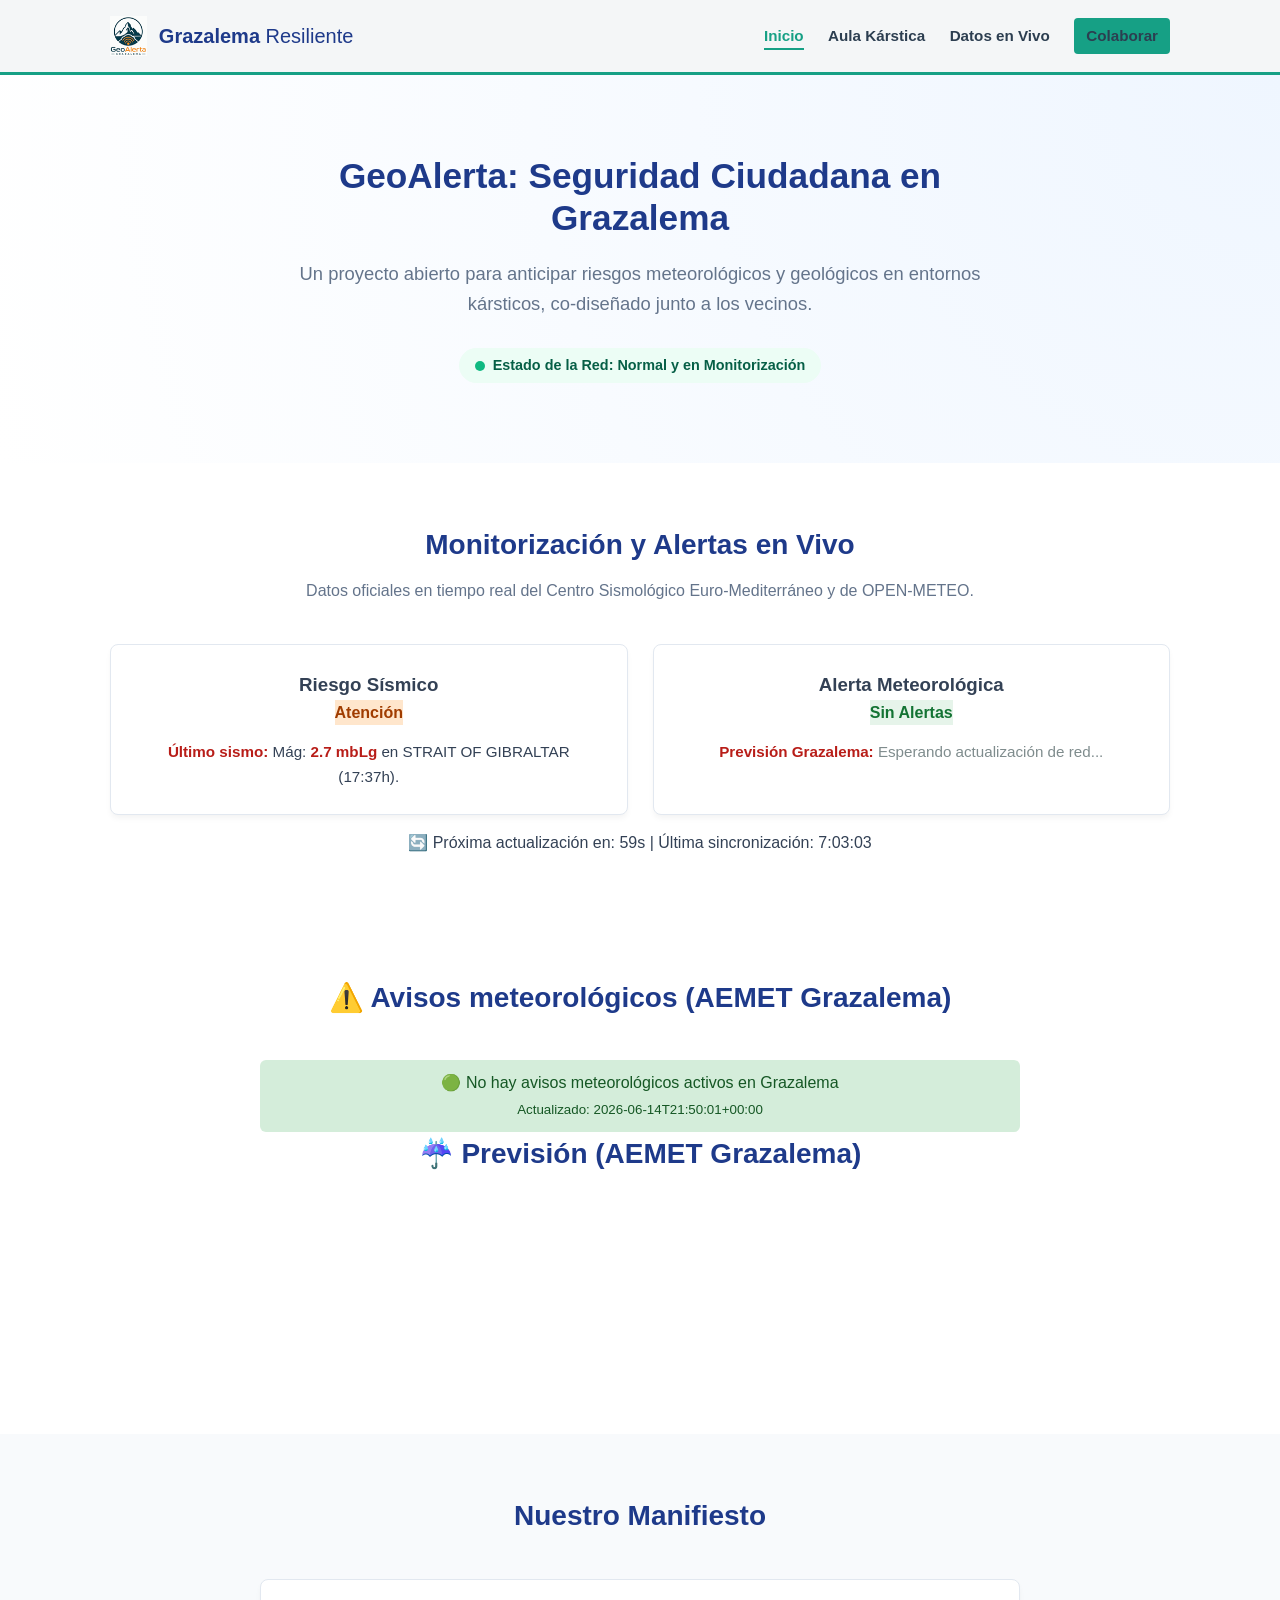
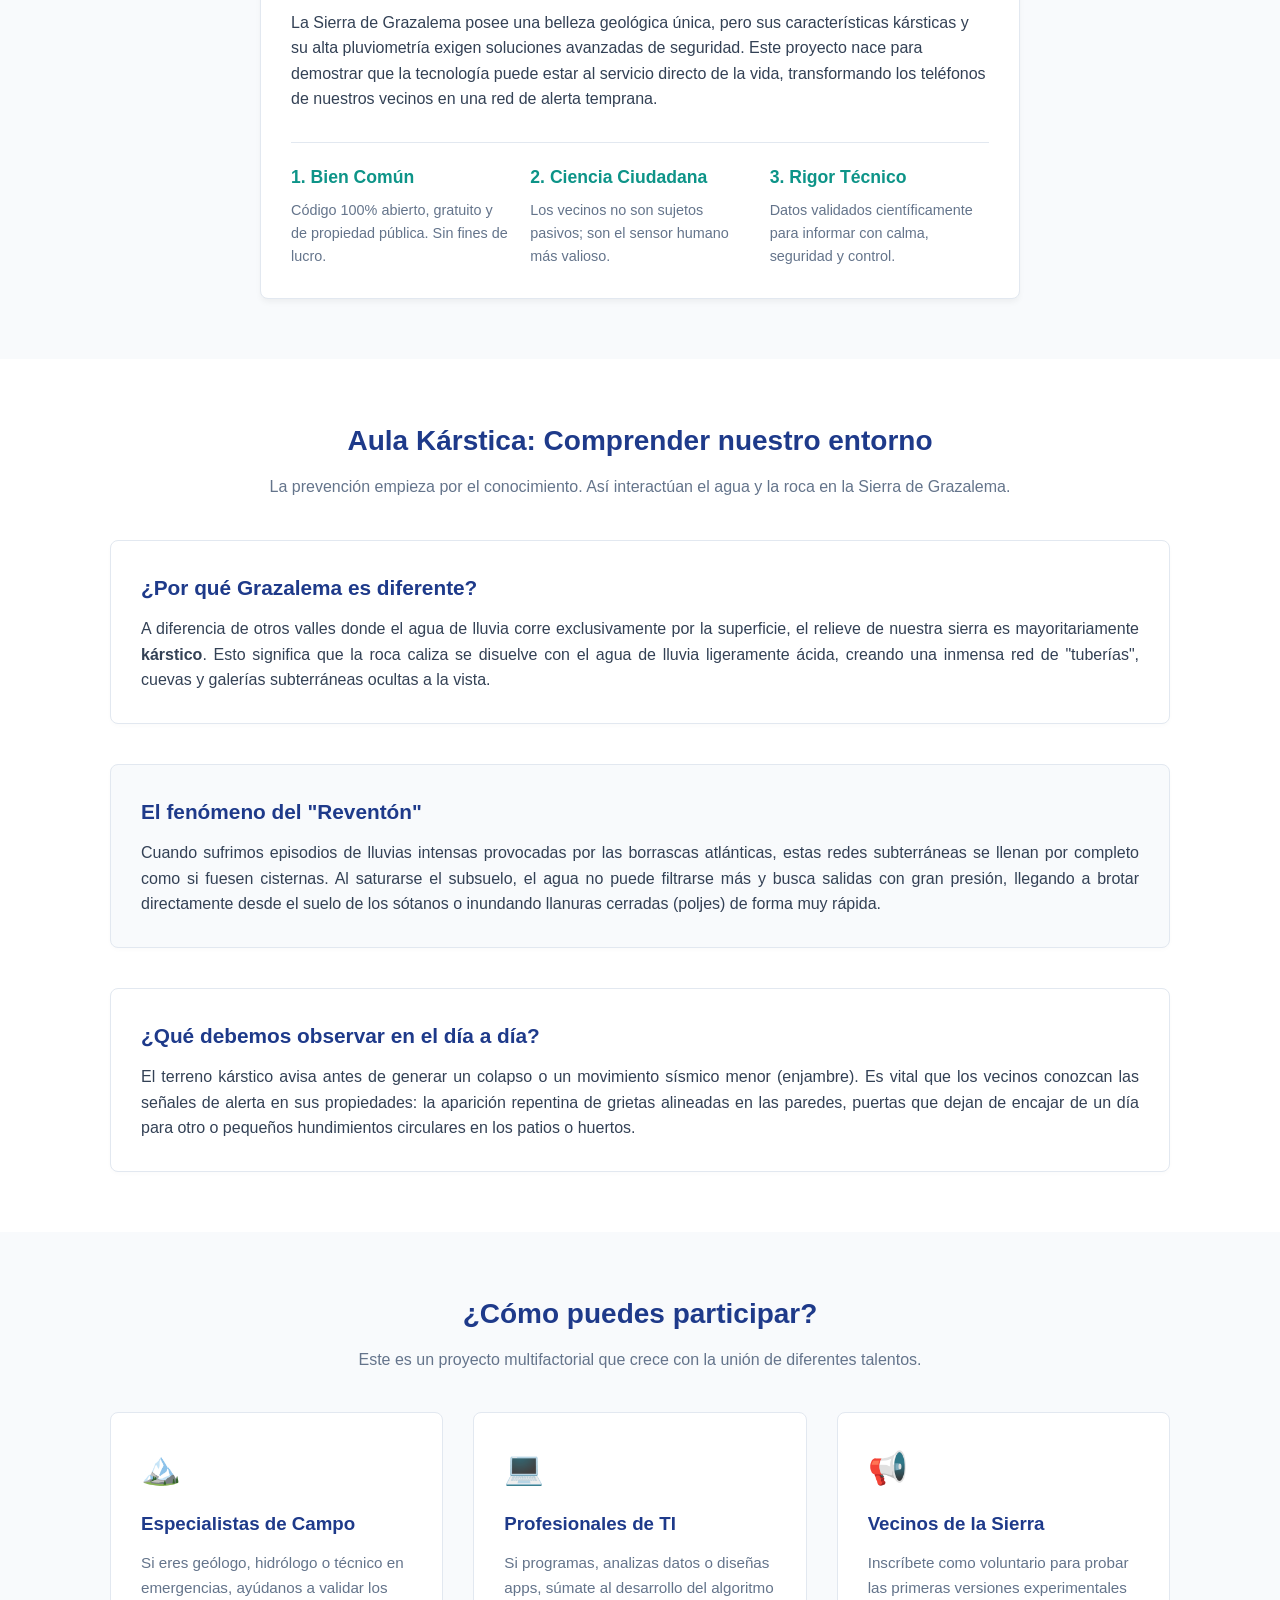
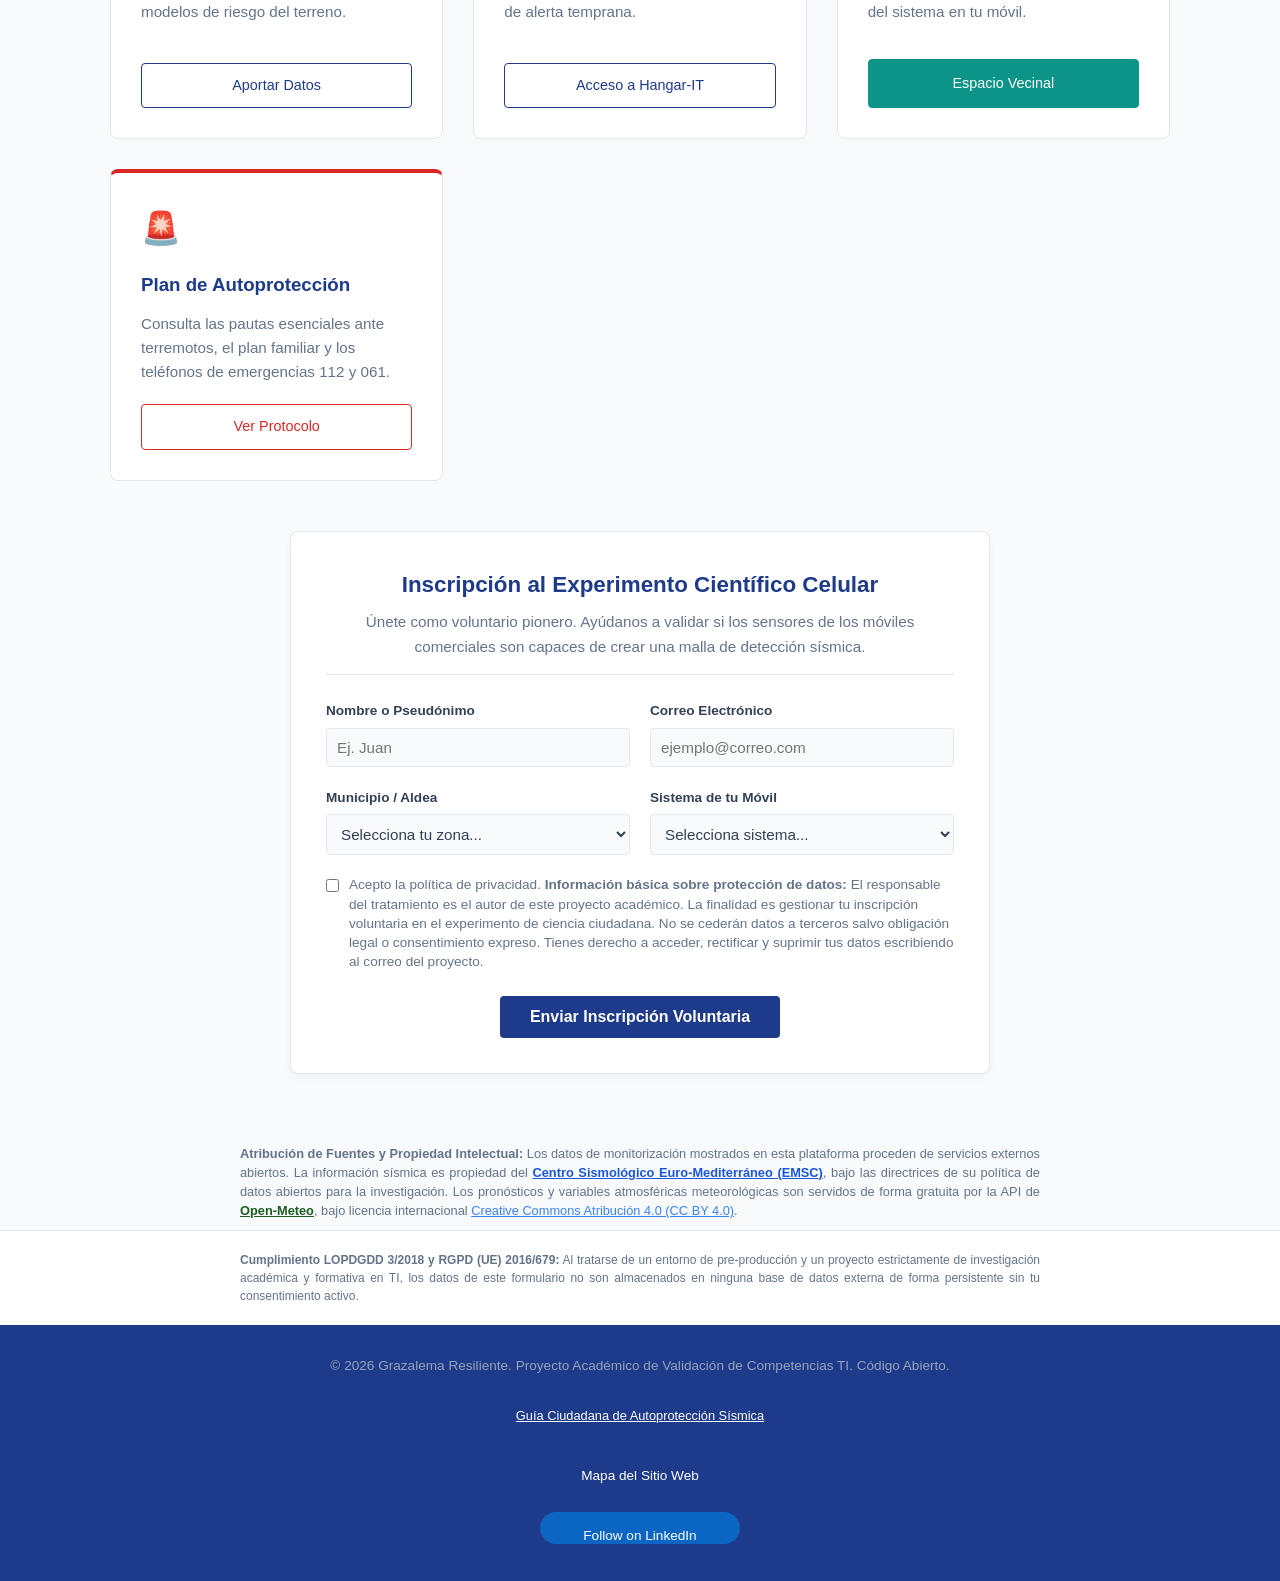
==== index.html @ eac54d74 "Update index.html add descripción meta" ====
<!DOCTYPE html>
<html lang="es">
<head>
    <meta charset="UTF-8">
    <meta name="viewport" content="width=device-width, initial-scale=1.0">
    <title>Grazalema Resiliente - Plataforma de Ciencia Ciudadana</title>
	<meta name="description" content="GeoAlerta - Plataforma de ciencia colaborativa ciudadana para el seguimiento sísmico, alertas meteorológicas y riesgos kársticos en la Sierra de Grazalema.">
    <link rel="stylesheet" href="estilos.css">
</head>
<body>

    <header class="main-header">
        <div class="container header-flex">
            <!-- Bloque de marca único y depurado -->
            <div class="logo-geoalerta">
                <img src="logo-geoalerta.webp" alt="Logo GeoAlerta" class="brand-image" width="70" height="70">
                <span><strong>Grazalema</strong> Resiliente</span>
            </div>
            <nav class="main-nav">
                <a href="#inicio" class="active">Inicio</a>
                <a href="#aula">Aula Kárstica</a>
                <a href="#datos">Datos en Vivo</a>
                <a href="#colabora" class="btn-nav">Colaborar</a>
            </nav>
        </div>
    </header>


<main id="content" role="main">
    <!-- 2. HÉROE PRINCIPAL: TRANSMITE CONTROL Y PROPÓSITO -->
    <section id="inicio" class="hero-section">
        <div class="container container-narrow text-center">
            <h1>GeoAlerta: Seguridad Ciudadana en Grazalema</h1>
            <p class="subtitle">Un proyecto abierto para anticipar riesgos meteorológicos y geológicos en entornos kársticos, co-diseñado junto a los vecinos.</p>
            <div class="status-pill">
                <span class="status-dot green"></span> Estado de la Red: Normal y en Monitorización
            </div>
        </div>
    </section>

     <!-- 3. SECCIÓN DE DATOS EN TIEMPO REAL (Doble Conexión API: EMSC + OPEN-METEO) -->
 <section id="datos" class="content-section">
 <div class="container">
 <h2 class="section-title">Monitorización y Alertas en Vivo</h2>
 <p class="section-subtitle text-center">Datos oficiales en tiempo real del Centro Sismológico Euro-Mediterráneo y de OPEN-METEO.</p>
 
 <div class="panel-monitoreo">
 <!-- Indicador 1: Sismicidad -->
 <div class="indicador-tarjeta">
 <h3>Riesgo Sísmico</h3>
 <div id="semaforo-sismico" class="status-badge alert-verde">Estable</div>
 <p class="info-dinamica"><strong>Último sismo:</strong> <span id="sismo-info">Conectando con EMSC...</span></p>
 </div>

 <!-- Indicador 2: Meteorología Predictiva (Nuevo) -->
 <div class="indicador-tarjeta">
 <h3>Alerta Meteorológica</h3>
 <div id="semaforo-meteo" class="status-badge alert-verde">Sin Alertas</div>
 <p class="info-dinamica"><strong>Previsión Grazalema:</strong> <span id="meteo-info">Conectando con OPEN-METEO...</span></p>
 </div>
 </div>
 
 <div class="sync-banner">
 <p class="nota-datos">🔄 Próxima actualización en: <span id="contador-regresivo">60</span>s | Última sincronización: <span id="hora-sync">--:--:--</span></p>
 </div>
 </div>
 </section>
 
    <!-- SECCIÓN DE AVISOS METEOROLÓGICOS (ESTRUCTURA RESTAURADA) -->
<section id="alertas" class="content-section">
    <div class="container container-narrow">
        
        <!-- Al usar la clase section-title recuperas la tipografía institucional y su tamaño original -->
        <h2 class="section-title">⚠️ Avisos meteorológicos (AEMET Grazalema)</h2>
        
        <!-- El contenedor limpio donde el JavaScript inyectará el cuadro verde o rojo -->
        <div id="contenedor-alertas" class="text-center" style="margin-top: 20px;">
            Cargando alertas...
         </div>
    <div class="container container-narrow">
    <h2 class="section-title"> ☔ Previsión (AEMET Grazalema)</h2>
    	<div id="container" class="text-center" style="margin-top: 20px;">
		<iframe name="iframe_aemet_id33044" width="100%" height="100%" tabindex="0" id="iframe_aemet_id33044" title="Predicción meteorológica de la AEMET para Grazalema" src="https://www.aemet.es/es/eltiempo/prediccion/municipios/mostrarwidget/grazalema-id11019?w=g3p011100011ohmffffffx4f86d9t95b6e9r0s7n2" frameborder="0" scrolling="yes"></iframe>
      	</div>      
     </div>
</section>

    <!-- 4. EL MANIFIESTO: EL CORAZÓN EMOCIONAL -->
    <section class="content-section bg-light">
        <div class="container container-narrow">
            <h2 class="section-title">Nuestro Manifiesto</h2>
            <div class="manifiesto-card">
                <p>La Sierra de Grazalema posee una belleza geológica única, pero sus características kársticas y su alta pluviometría exigen soluciones avanzadas de seguridad. Este proyecto nace para demostrar que la tecnología puede estar al servicio directo de la vida, transformando los teléfonos de nuestros vecinos en una red de alerta temprana.</p>
                
                <div class="pilares-grid">
                    <div class="pilar">
                        <h3>1. Bien Común</h3>
                        <p>Código 100% abierto, gratuito y de propiedad pública. Sin fines de lucro.</p>
                    </div>
                    <div class="pilar">
                        <h3>2. Ciencia Ciudadana</h3>
                        <p>Los vecinos no son sujetos pasivos; son el sensor humano más valioso.</p>
                    </div>
                    <div class="pilar">
                        <h3>3. Rigor Técnico</h3>
                        <p>Datos validados científicamente para informar con calma, seguridad y control.</p>
                    </div>
                </div>
            </div>
        </div>
    </section>

    <!-- 5. SECCIÓN: AULA KÁRSTICA -->
    <section id="aula" class="content-section">
        <div class="container">
            <h2 class="section-title">Aula Kárstica: Comprender nuestro entorno</h2>
            <p class="section-subtitle text-center">La prevención empieza por el conocimiento. Así interactúan el agua y la roca en la Sierra de Grazalema.</p>
            
            <div class="aula-container">
                <div class="aula-bloque">
                    <div class="aula-texto">
                        <h3>¿Por qué Grazalema es diferente?</h3>
                        <p>A diferencia de otros valles donde el agua de lluvia corre exclusivamente por la superficie, el relieve de nuestra sierra es mayoritariamente <strong>kárstico</strong>. Esto significa que la roca caliza se disuelve con el agua de lluvia ligeramente ácida, creando una inmensa red de "tuberías", cuevas y galerías subterráneas ocultas a la vista.</p>
                    </div>
                </div>

                <div class="aula-bloque reverse">
                    <div class="aula-texto">
                        <h3>El fenómeno del "Reventón"</h3>
                        <p>Cuando sufrimos episodios de lluvias intensas provocadas por las borrascas atlánticas, estas redes subterráneas se llenan por completo como si fuesen cisternas. Al saturarse el subsuelo, el agua no puede filtrarse más y busca salidas con gran presión, llegando a brotar directamente desde el suelo de los sótanos o inundando llanuras cerradas (poljes) de forma muy rápida.</p>
                    </div>
                </div>

                <div class="aula-bloque">
                    <div class="aula-texto">
                        <h3>¿Qué debemos observar en el día a día?</h3>
                        <p>El terreno kárstico avisa antes de generar un colapso o un movimiento sísmico menor (enjambre). Es vital que los vecinos conozcan las señales de alerta en sus propiedades: la aparición repentina de grietas alineadas en las paredes, puertas que dejan de encajar de un día para otro o pequeños hundimientos circulares en los patios o huertos.</p>
                    </div>
                </div>
            </div>
        </div>
    </section>

    <!-- 6. LLAMADAS A LA ACCIÓN Y FORMULARIO RGPD -->
    <section id="colabora" class="content-section bg-light">
        <div class="container">
            <h2 class="section-title">¿Cómo puedes participar?</h2>
            <p class="section-subtitle text-center">Este es un proyecto multifactorial que crece con la unión de diferentes talentos.</p>
            
            <div class="cards-grid">
                <div class="action-card">
                    <div class="card-icon">🏔️</div>
                    <h3>Especialistas de Campo</h3>
                    <p>Si eres geólogo, hidrólogo o técnico en emergencias, ayúdanos a validar los modelos de riesgo del terreno.</p>
                    <a href="especialista.html" class="btn-card">Aportar Datos</a>
                </div>

                <div class="action-card">
                    <div class="card-icon">💻</div>
                    <h3>Profesionales de TI</h3>
                    <p>Si programas, analizas datos o diseñas apps, súmate al desarrollo del algoritmo de alerta temprana.</p>
                    <a href="tecnologo.html" class="btn-card">Acceso a Hangar-IT</a>
                </div>

                <div class="action-card">
                    <div class="card-icon">📢</div>
                    <h3>Vecinos de la Sierra</h3>
                    <p>Inscríbete como voluntario para probar las primeras versiones experimentales del sistema en tu móvil.</p>
                    <a href="vecino.html" class="btn-card btn-primary">Espacio Vecinal</a>
                </div>
		
		<div class="action-card" style="border-top: 4px solid #dc2626;">
          	    <div class="card-icon">🚨</div>
          	    <h3>Plan de Autoprotección</h3>
          	    <p>Consulta las pautas esenciales ante terremotos, el plan familiar y los teléfonos de emergencias 112 y 061.</p>
          	    <a href="autoproteccion.html" class="btn-card" style="border-color: #dc2626; color: #dc2626;">Ver Protocolo</a>
        	</div>

            </div>

            <!-- FORMULARIO DE CAPTACIÓN (COMPLETADO Y CERRADO) -->
            <div id="registro-laboratorio" class="form-container" style="margin-top: 50px;">
                <div class="form-header">
                    <h3>Inscripción al Experimento Científico Celular</h3>
                    <p>Únete como voluntario pionero. Ayúdanos a validar si los sensores de los móviles comerciales son capaces de crear una malla de detección sísmica.</p>
                </div>
                
                <form action="#" method="POST" id="form-colaboradores" onsubmit="event.preventDefault(); alert('Simulación académica: Datos registrados correctamente.');">
                    <div class="form-group-row">
                        <div class="form-group">
                            <label for="nombre">Nombre o Pseudónimo</label>
                            <input type="text" id="nombre" name="nombre" placeholder="Ej. Juan" required>
                        </div>
                        <div class="form-group">
                            <label for="email">Correo Electrónico</label>
                            <input type="email" id="email" name="email" placeholder="ejemplo@correo.com" required>
                        </div>
                    </div>

                    <div class="form-group-row">
                        <div class="form-group">
                            <label for="localidad">Municipio / Aldea</label>
                            <select id="localidad" name="localidad" required>
                                <option value="" disabled selected>Selecciona tu zona...</option>
                                <option value="grazalema">Grazalema (Casco Urbano)</option>
                                <option value="benamahoma">Benamahoma</option>
                                <option value="villaluenga">Villaluenga del Rosario</option>
                                <option value="banderillas">Benaocaz</option>
                                <option value="otras">Otras localidades de la Sierra</option>
                            </select>
                        </div>
                        <div class="form-group">
                            <label for="dispositivo">Sistema de tu Móvil</label>
                            <select id="dispositivo" name="dispositivo" required>
                                <option value="" disabled selected>Selecciona sistema...</option>
                                <option value="android">Android (Google)</option>
                                <option value="ios">iOS (Apple iPhone)</option>
                                <option value="otros">Otros / No estoy seguro</option>
                            </select>
                        </div>
                    </div>

                    <!-- CLÁUSULA INFORMATIVA LOPD / RGPD -->
                    <div class="form-group-checkbox">
                        <input type="checkbox" id="privacidad" name="privacidad" required>
                        <label for="privacidad">
                            Acepto la política de privacidad. <strong>Información básica sobre protección de datos:</strong> El responsable del tratamiento es el autor de este proyecto académico. La finalidad es gestionar tu inscripción voluntaria en el experimento de ciencia ciudadana. No se cederán datos a terceros salvo obligación legal o consentimiento expreso. Tienes derecho a acceder, rectificar y suprimir tus datos escribiendo al correo del proyecto.
                        </label>
                    </div>

                    <div class="text-center">
                        <button type="submit" class="btn-submit">Enviar Inscripción Voluntaria</button>
                    </div>
                </form>
            </div>

        </div>
    </section>
 <!-- 6.5. ATRIBUCIÓN DE FUENTES DE DATOS Y CRÉDITOS -->
 <section class="data-credits bg-light">
 <div class="container text-center">
 <p class="legal-text" style="font-size: 0.8rem; color: #64748b; line-height: 1.5; padding: 10px 0;">
  <strong>Atribución de Fuentes y Propiedad Intelectual:</strong> 
  Los datos de monitorización mostrados en esta plataforma proceden de servicios externos abiertos. 
  La información sísmica es propiedad del 
  <a href="https://seismicportal.eu" target="_blank" rel="noopener noreferrer" style="color: #3b82f6; text-decoration: underline;">Centro Sismológico Euro-Mediterráneo (EMSC)</a>, 
  bajo las directrices de su política de datos abiertos para la investigación. 
  Los pronósticos y variables atmosféricas meteorológicas son servidos de forma gratuita por la API de 
  <a href="https://open-meteo.com" target="_blank" rel="noopener noreferrer" style="color: #3b82f6; text-decoration: underline;">Open-Meteo</a>, 
  bajo licencia internacional 
  <a href="https://creativecommons.org" target="_blank" rel="noopener noreferrer" style="color: #3b82f6; text-decoration: underline;">Creative Commons Atribución 4.0 (CC BY 4.0)</a>.
 </p>
 </div>
 </section>

    <!-- 7. TRANSPARENCIA LEGAL -->
    <section class="legal-notice">
        <div class="container text-center">
            <p class="legal-text">
                <strong>Cumplimiento LOPDGDD 3/2018 y RGPD (UE) 2016/679:</strong> Al tratarse de un entorno de pre-producción y un proyecto estrictamente de investigación académica y formativa en TI, los datos de este formulario no son almacenados en ninguna base de datos externa de forma persistente sin tu consentimiento activo.
            </p>
        </div>
    </section>
</main>
    <!-- 8. PIE DE PÁGINA ACADÉMICO -->
     
<footer class="main-footer">
   <div class="container text-center">
     <p>&copy; 2026 Grazalema Resiliente. Proyecto Académico de Validación de Competencias TI. Código Abierto.</p>
    <p style="margin-top: 10px; font-size: 0.8rem;"><a href="autoproteccion.html" style="color: #94a3b8; text-decoration: underline;">Guía Ciudadana de Autoprotección Sísmica</a></p>
    <p><a href="mapa-web.html" style="color: #2e7d32; text-decoration: none; font-size: 0.85rem;">Mapa del Sitio Web</a></p>
	   
      <style>
        .libutton {
          display: flex;
          flex-direction: column;
          justify-content: center;
          padding: 7px;
          text-align: center;
          outline: none;
          text-decoration: none !important;
          color: #ffffff !important;
          width: 200px;
          height: 32px;
          border-radius: 16px;
          background-color: #0A66C2;
          font-family: "SF Pro Text", Helvetica, sans-serif;
        }
      </style>
<a class="libutton" href="https://www.linkedin.com/comm/mynetwork/discovery-see-all?usecase=PEOPLE_FOLLOWS&followMember=luis-miguel-galacho" target="_blank">Follow on LinkedIn</a>
</footer>


    <!-- INYECCIÓN DEL SCRIPT DINÁMICO -->
    <script src="script.js"></script>
    <script src="js/alertas.js"></script>
</body>
</html>
---- estilos.css ----
/* ==========================================================================
   VARIABLES DE DISEÑO SOBRIO Y CONFIGURACIÓN BASE
   ========================================================================== */
html {
    scroll-behavior: smooth;
}
:root {
    --primary-color: #1e3a8a; /* Azul institucional */
    --secondary-color: #0d9488; /* Verde azulado de control */
    --text-color: #334155; /* Gris oscuro suave para lectura */
    --bg-light: #f8fafc; /* Fondo gris claro limpio */
    --success-color: #10b981; /* Verde esmeralda para estados normales */
    --border-color: #e2e8f0;
}

* {
    box-sizing: border-box;
    margin: 0;
    padding: 0;
}

body {
    font-family: -apple-system, BlinkMacSystemFont, "Segoe UI", Roboto, Helvetica, Arial, sans-serif;
    color: var(--text-color);
    line-height: 1.6;
    background-color: #ffffff;
}

/* CONTENEDORES ELÁSTICOS */
.container {
    width: 100%;
    max-width: 1100px;
    margin: 0 auto;
    padding: 0 20px;
}

.container-narrow {
    max-width: 800px;
}

.text-center { text-align: center; }
.bg-light { background-color: var(--bg-light); }

/* ==========================================================================
   CABECERA INTEGRADA Y DEPURADA (GEOALERTA)
   ========================================================================== */
header, .main-header {
    background-color: #f4f6f7 !important; /* Gris claro sutil que unifica con Análisis */
    border-bottom: 3px solid #16a085 !important; /* Línea verde turquesa inferior */
    padding: 1rem 0 !important;
}

.header-flex {
    display: flex;
    justify-content: space-between;
    align-items: center;
}

/* Caja contenedora para el logotipo y las letras */
.logo-geoalerta {
    display: flex;
    align-items: center;
    gap: 12px;
    font-size: 1.25rem;
    color: var(--primary-color);
}

/* Ajuste proporcional de la imagen redonda */
.brand-image {
    height: 40px;
    width: auto;
    object-fit: contain;
}

.main-nav a {
    color: #2c3e50 !important; /* Gris oscuro ultra legible */
    text-decoration: none;
    margin-left: 20px;
    font-size: 0.95rem;
    font-weight: 600;
}

.main-nav a.active, .main-nav a:hover {
    color: #16a085 !important; /* Verde turquesa corporativo */
    border-bottom: 2px solid #16a085;
    padding-bottom: 4px;
}
/* 2. Oscurece el rojo de la magnitud sísmica (cambia el #e74c3c por este granate) */
.indicador-tarjeta strong, [style*="color:#e74c3c"] {
    color: #b81d18 !important; 
}

/* 3. Oscurece el azul del enlace de Creative Commons del footer */
.main-footer a[href*="creativecommons"] {
    color: #1a56db !important; /* Un azul marino con contraste excelente */
    text-decoration: underline !important;
}

/* ==========================================================================
   ESTILO BASE DEL BOTÓN COLABORAR 
   ========================================================================== */
.btn-nav {
    background: #16a085 !important;
    color: #ffffff !important; /* Texto blanco nativo al cargar */
    padding: 6px 12px;
    border-radius: 4px;
    text-decoration: none;
    font-weight: 600;
    display: inline-block;
}

/* REGLA DEFINITIVA: Mantiene las letras blancas al pasar el ratón */
.main-nav a.btn-nav:hover, 
.btn-nav:hover {
    color: #ffffff !important;        /* Fuerza el texto a seguir siendo blanco puro */
    background-color: #117a65 !important; /* Oscurece un poco el fondo verde como feedback */
    text-decoration: none !important;
}


/* ==========================================================================
   SECCIÓN HÉROE PRINCIPAL
   ========================================================================== */
.hero-section {
    padding: 80px 0;
    background: radial-gradient(circle at top right, #eff6ff 0%, #ffffff 100%);
}

h1 {
    font-size: 2.2rem;
    color: var(--primary-color);
    margin-bottom: 20px;
    line-height: 1.2;
}

.subtitle {
    font-size: 1.15rem;
    color: #64748b;
    margin-bottom: 30px;
}

/* PÍLDORA DE ESTADO */
.status-pill {
    display: inline-flex;
    align-items: center;
    background: #ecfdf5;
    color: #065f46;
    padding: 6px 16px;
    border-radius: 20px;
    font-size: 0.9rem;
    font-weight: 600;
}

.status-dot {
    width: 10px;
    height: 10px;
    background-color: var(--success-color);
    border-radius: 50%;
    margin-right: 8px;
}
/* ==========================================================================
   SECCIONES GENERALES Y MANIFIESTO
   ========================================================================== */
.content-section {
    padding: 60px 0;
}

.section-title {
    font-size: 1.75rem;
    color: var(--primary-color);
    text-align: center;
    margin-bottom: 40px;
}

.section-subtitle {
    color: #64748b;
    margin-top: -30px;
    margin-bottom: 40px;
}

.manifiesto-card {
    background: #ffffff;
    border: 1px solid var(--border-color);
    padding: 30px;
    border-radius: 8px;
    box-shadow: 0 4px 6px -1px rgba(0, 0, 0, 0.05);
}

.pilares-grid {
    display: grid;
    grid-template-columns: repeat(auto-fit, minmax(200px, 1fr));
    gap: 20px;
    margin-top: 30px;
    border-top: 1px solid var(--border-color);
    padding-top: 20px;
}

.pilar h3 {
    color: var(--secondary-color);
    font-size: 1.1rem;
    margin-bottom: 8px;
}

.pilar p {
    font-size: 0.9rem;
    color: #64748b;
}

/* ==========================================================================
   TARJETAS DE ACCIÓN TRICOLUMNA
   ========================================================================== */
.cards-grid {
    display: grid;
    grid-template-columns: repeat(auto-fit, minmax(280px, 1fr));
    gap: 30px;
}

.action-card {
    background: #ffffff;
    border: 1px solid var(--border-color);
    padding: 30px;
    border-radius: 8px;
    display: flex;
    flex-direction: column;
}

.card-icon {
    font-size: 2rem;
    margin-bottom: 15px;
}

.action-card h3 {
    color: var(--primary-color);
    margin-bottom: 12px;
}

.action-card p {
    font-size: 0.95rem;
    color: #64748b;
    margin-bottom: 20px;
    flex-grow: 1;
}

.btn-card {
    display: inline-block;
    text-align: center;
    padding: 10px;
    border: 1px solid var(--primary-color);
    color: var(--primary-color);
    text-decoration: none;
    border-radius: 4px;
    font-weight: 500;
    font-size: 0.9rem;
    transition: background 0.2s;
}

.btn-card:hover {
    background: #f1f5f9;
}

.btn-primary {
    background: var(--secondary-color);
    border-color: var(--secondary-color);
    color: #ffffff;
}

.btn-primary:hover {
    background: #0b7a70;
    color: #ffffff;
}

/* ==========================================================================
   ESTILOS DEL AULA KÁRSTICA
   ========================================================================== */
.aula-container {
    display: flex;
    flex-direction: column;
    gap: 40px;
    margin-top: 20px;
}

.aula-bloque {
    display: flex;
    align-items: center;
    background: #ffffff;
    border: 1px solid var(--border-color);
    border-radius: 8px;
    padding: 30px;
    box-shadow: 0 2px 4px rgba(0, 0, 0, 0.02);
}

.aula-bloque.reverse {
    background-color: var(--bg-light);
}

.aula-texto h3 {
    color: var(--primary-color);
    margin-bottom: 12px;
    font-size: 1.3rem;
}

.aula-texto p {
    color: var(--text-color);
    font-size: 1rem;
    text-align: justify;
}

/* ==========================================================================
   ESTILOS DEL FORMULARIO DE CAPTACIÓN
   ========================================================================== */
.form-container {
    background: #ffffff;
    border: 1px solid var(--border-color);
    border-radius: 8px;
    max-width: 700px;
    margin: 50px auto 0 auto;
    padding: 35px;
    box-shadow: 0 4px 10px rgba(0, 0, 0, 0.03);
}

.form-header {
    text-align: center;
    margin-bottom: 25px;
    border-bottom: 1px solid var(--border-color);
    padding-bottom: 15px;
}

.form-header h3 {
    color: var(--primary-color);
    font-size: 1.4rem;
    margin-bottom: 8px;
}

.form-header p {
    color: #64748b;
    font-size: 0.95rem;
}

.form-group-row {
    display: flex;
    gap: 20px;
    margin-bottom: 20px;
}

.form-group {
    flex: 1;
    display: flex;
    flex-direction: column;
}

.form-group label {
    font-size: 0.85rem;
    font-weight: 600;
    color: var(--text-color);
    margin-bottom: 6px;
}

.form-group input, .form-group select {
    padding: 10px;
    border: 1px solid var(--border-color);
    border-radius: 4px;
    font-size: 0.95rem;
    color: var(--text-color);
    background-color: var(--bg-light);
}

.form-group input:focus, .form-group select:focus {
    outline: none;
    border-color: var(--secondary-color);
    background-color: #ffffff;
}

.form-group-checkbox {
    display: flex;
    align-items: flex-start;
    gap: 10px;
    margin-bottom: 25px;
}

.form-group-checkbox input {
    margin-top: 4px;
}

.form-group-checkbox label {
    font-size: 0.85rem;
    color: #64748b;
    line-height: 1.4;
}

.btn-submit {
    background-color: var(--primary-color);
    color: #ffffff;
    border: none;
    padding: 12px 30px;
    font-size: 1rem;
    font-weight: 600;
    border-radius: 4px;
    cursor: pointer;
    transition: background 0.2s;
}

.btn-submit:hover {
    background-color: #1d4ed8;
}

/* ==========================================================================
   ACTUALIZACIÓN PANEL DOBLE API (DATOS EN VIVO)
   ========================================================================== */
.panel-monitoreo {
    display: grid;
    grid-template-columns: repeat(auto-fit, minmax(300px, 1fr));
    gap: 25px;
    margin-bottom: 15px;
}

.indicador-tarjeta {
    background: #ffffff;
    border: 1px solid var(--border-color);
    border-radius: 8px;
    padding: 25px;
    display: flex;
    flex-direction: column;
    align-items: center;
    text-align: center;
    box-shadow: 0 4px 6px -1px rgba(0, 0, 0, 0.05);
}

.info-dinamica {
    margin-top: 15px;
    font-size: 0.95rem;
    color: var(--text-color);
}

.sync-banner {
    text-align: center;
    margin-top: 10px;
}

/* ==========================================================================
   ESTILOS DEL SISMÓGRAFO EXPERIMENTAL
   ========================================================================== */
.ejes-container {
    display: grid;
    grid-template-columns: repeat(3, 1fr);
    gap: 10px;
    margin: 20px 0;
}

.eje-card {
    background: var(--bg-light);
    border: 1px solid var(--border-color);
    padding: 10px 5px;
    border-radius: 6px;
    font-family: monospace;
    font-size: 0.9rem; 
    font-weight: bold;
    text-align: center;
}

.vibracion-barra-bg {
    background: #e2e8f0;
    border-radius: 10px;
    height: 15px;
    width: 100%;
    overflow: hidden;
    margin-top: 25px;
}

.vibracion-barra-fg {
    background: var(--secondary-color);
    height: 100%;
    width: 0%;
    transition: width 0.1s ease;
}

.log-container {
    background: #1e293b;
    color: #38bdf8;
    padding: 15px;
    border-radius: 6px;
    text-align: left;
    font-family: monospace;
    font-size: 0.85rem;
    max-height: 150px;
    overflow-y: auto;
}

.log-container h4 { color: #f8fafc; margin-bottom: 8px; }
.log-container ul { list-style: none; padding-left: 0; }
.log-container li { margin-bottom: 4px; border-bottom: 1px solid #334155; padding-bottom: 20px; }

/* Colores del semáforo de alertas con contraste accesible */
.alert-verde {
    background-color: #e6f4ea; /* Verde pastel muy suave */
    color: #137333;            /* Verde bosque oscuro y legible para el texto */
    font-weight: 600;
}

.alert-naranja { 
    background-color: #ffe6cc; /* Naranja pastel */
    color: #a03c00;            /* Teja/marrón oscuro */
    font-weight: 600;
}

.alert-rojo { 
    background-color: #fde8e8; /* Rosa/rojo pastel */
    color: #821010;            /* Granate profundo */
    font-weight: 600;
}

.recursos-tecnicos {
    background: #f8f9fa;
    border-left: 4px solid #0d6efd;
    padding: 20px;
    margin-top: 30px;
    border-radius: 4px;
}

.lista-descargas {
    list-style: none;
    padding-left: 0;
}

.lista-descargas li {
    margin-bottom: 12px;
}

.lista-descargas a {
 color: #212529;
 text-decoration: none;
 display: inline-block;
}
.lista-descargas a:hover {
 color: #0d6efd;
 text-decoration: underline;
}
/* NUEVAS REGLAS DE CONTRASTE ACCESIBLE PARA CRÉDITOS DE TERCEROS */
.data-credits a[href*="seismicportal"] {
 color: #1a56db !important; /* Azul marino de alta visibilidad */
 font-weight: 600;
}
.data-credits a[href*="open-meteo"] {
 color: #1b5e20 !important; /* Verde bosque denso que pasa el filtro WCAG */
 font-weight: 600;
}

.lista-descargas a:hover {
    color: #0d6efd;
    text-decoration: underline;
}

/* ==========================================================================
   PIE DE PÁGINA Y TRANSPARENCIA LEGAL
   ========================================================================== */
.main-footer {
    background: var(--primary-color);
    color: #94a3b8;
    padding: 30px 0;
    font-size: 0.85rem;
}
.main-footer a {
 display: inline-block;
 padding: 0.8rem 1rem !important; /* Genera la zona de pulsación de 48px exigida por Google */
 margin: 0.4rem 0.2rem !important; /* Separa los enlaces físicamente en horizontal */
 color: #ffffff !important;        /* Forzamos texto blanco para un contraste perfecto */
 transition: color 0.2s ease;
}
.main-footer a:hover {
 color: #0d9488 !important;        /* Color secundario corporativo al pasar el ratón */
}

.legal-notice {
    padding: 20px 0;
    border-top: 1px solid var(--border-color);
}

.legal-text {
    font-size: 0.75rem;
    color: #64748b;
    max-width: 800px;
    margin: 0 auto;
    line-height: 1.5;
    text-align: justify;
}

/* ==========================================================================
   ESPACIADO TÁCTIL EXCLUSIVO PARA PANTALLAS MÓVILES
   ========================================================================== */
@media (max-width: 768px) {
 .main-nav a {
 padding: 1rem 1.2rem !important; /* Amplía la zona de pulsación del dedo */
 margin: 0.4rem 0.2rem !important; /* Separa físicamente un enlace de otro */
 display: inline-block !important;
 }
}

@media (max-width: 480px) {
 /* Forzamos a que las tres cajas se apilen una debajo de otra */
 .ejes-container { 
 grid-template-columns: 1fr !important; 
 gap: 10px !important; 
 }
 /* Rediseñamos la tarjeta para que el texto y el número se organicen en horizontal */
 .eje-card {
 font-size: 0.9rem !important;
 padding: 12px 15px !important;
 display: flex !important;
 justify-content: space-between !important;
 align-items: center !important;
 text-align: left !important;
 }
}

@media (max-width: 600px) {
    .form-group-row {
        flex-direction: column;
        gap: 15px;
        margin-bottom: 15px;
    }
    .form-container { padding: 20px; }
}

@media (max-width: 480px) {
    /* Forzamos a que las tres cajas se apilen una debajo de otra */
    .ejes-container { 
        grid-template-columns: 1fr !important; 
        gap: 10px !important; 
    }
   /* ==========================================================================
      Espaciado táctil exclusivo para pantallas móviles
   /* ==========================================================================
@media (max-width: 768px) {
    .main-nav a {
        padding: 1rem 1.2rem !important; /* Amplía la zona de pulsación del dedo */
        margin: 0.4rem 0.2rem !important;  /* Separa físicamente un enlace de otro */
        display: inline-block !important;
    }
}
      /* Amplía el área de pulsación de los enlaces del pie de página */
.main-footer a {
    display: inline-block;
    padding: 0.8rem 1rem !important; /* Genera un escudo de 48px exigido por Google */
    margin: 0.4rem 0.2rem !important; /* Separa los enlaces físicamente */
}

/* Separa el botón de Espacio Vecinal de otros elementos */
.btn-card.btn-primary {
    padding: 12px 24px !important;
    margin-top: 15px !important;
    display: inline-block;
}
   
    /* Rediseñamos la tarjeta para que el texto y el número se organicen en horizontal */
    .eje-card {
        font-size: 0.9rem !important;
        padding: 12px 15px !important;
        display: flex !important;
        justify-content: space-between !important;
        align-items: center !important;
        text-align: left !important;
    }
}
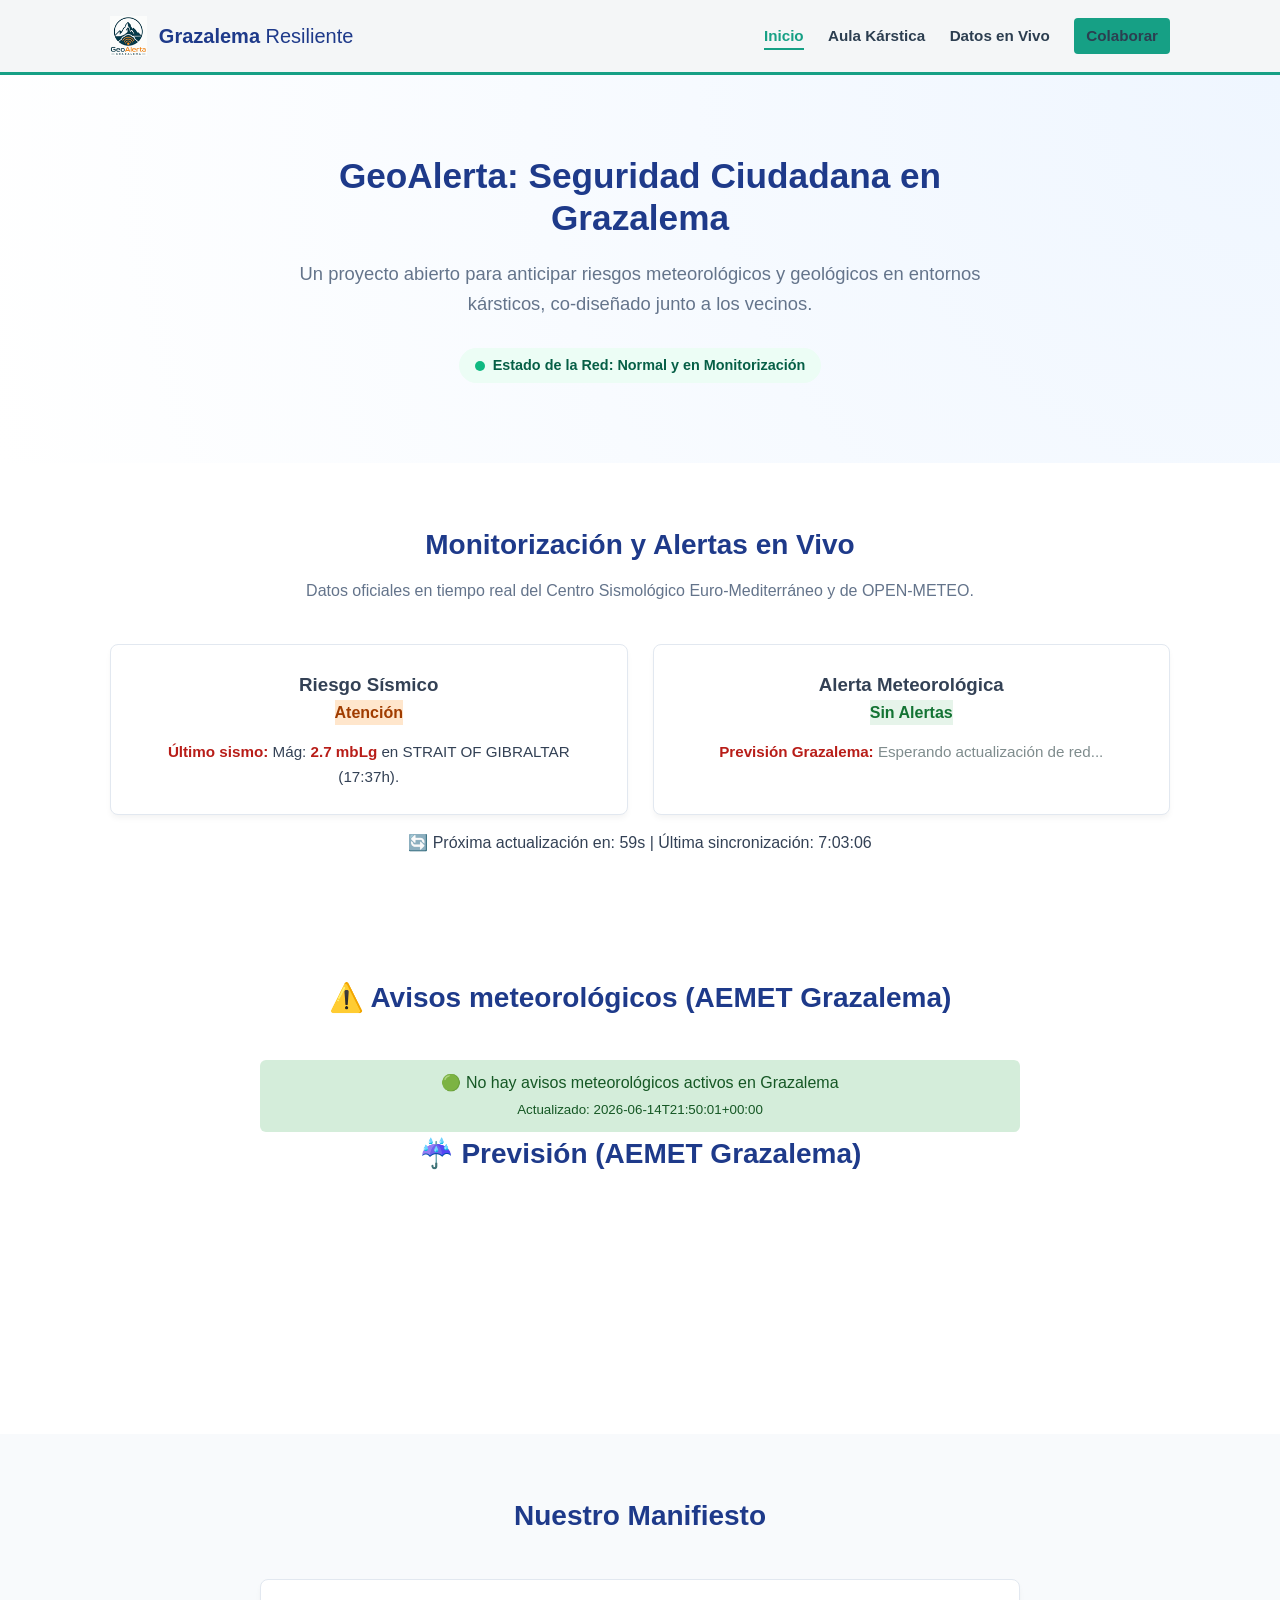
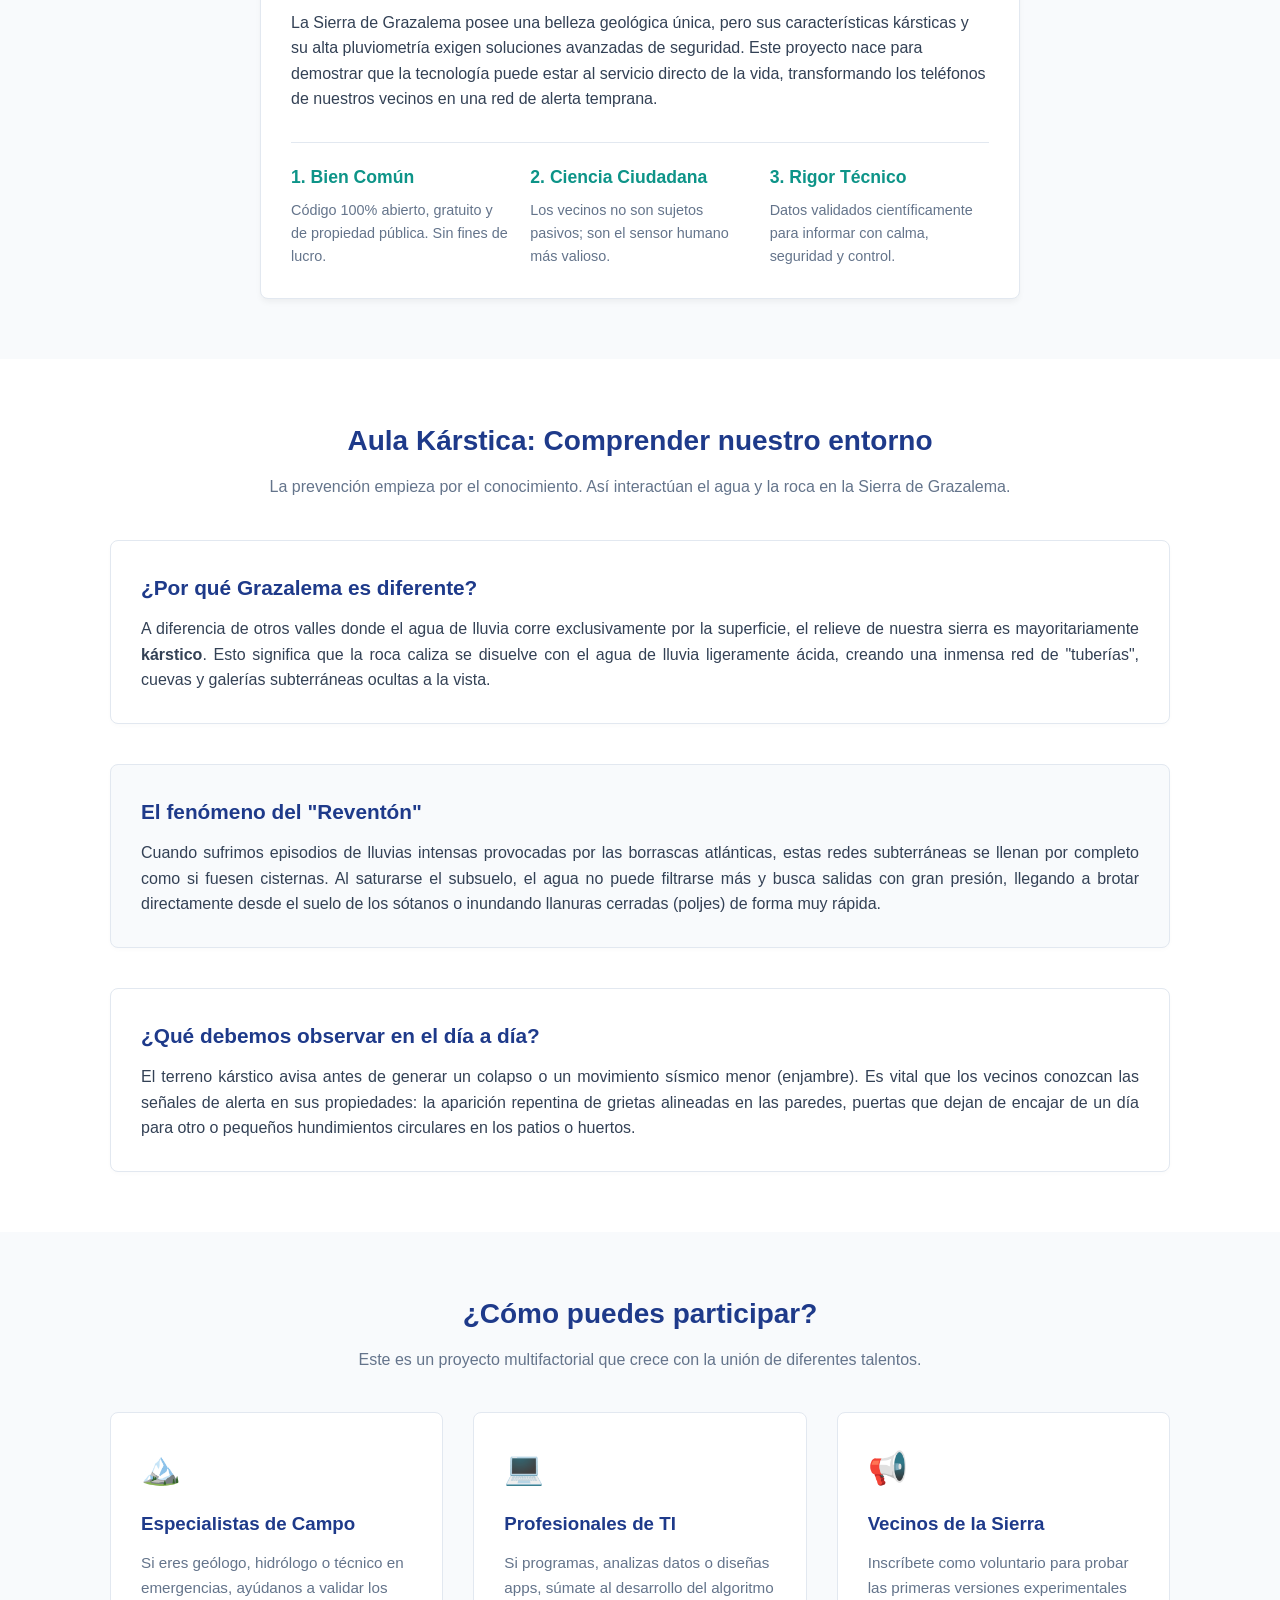
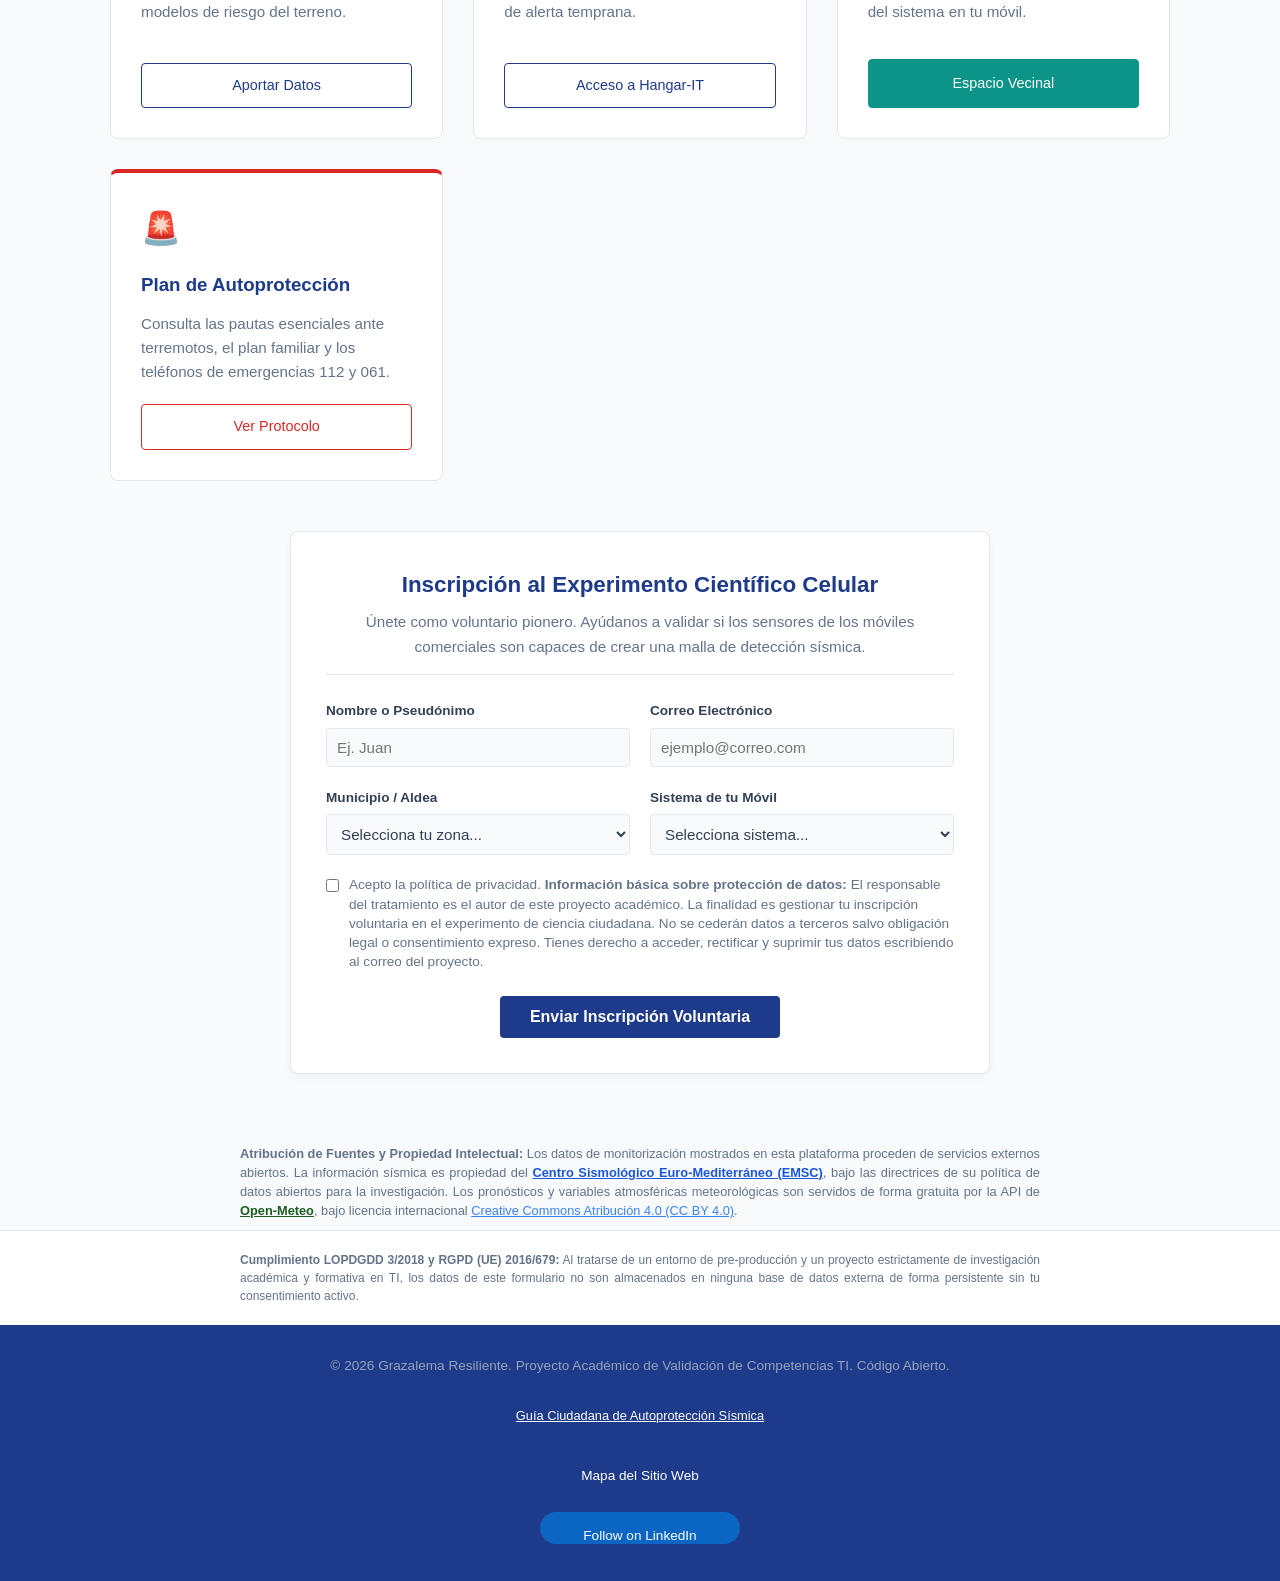
==== commit a54fd0cd: "Update index.html mod logo tamaño" ====
--- a/index.html
+++ b/index.html
@@ -13,7 +13,7 @@
         <div class="container header-flex">
             <!-- Bloque de marca único y depurado -->
             <div class="logo-geoalerta">
-                <img src="logo-geoalerta.webp" alt="Logo GeoAlerta" class="brand-image" width="70" height="70">
+                <img src="logo-geoalerta.webp" alt="Logo GeoAlerta" class="brand-image" width="70" height="76">
                 <span><strong>Grazalema</strong> Resiliente</span>
             </div>
             <nav class="main-nav">
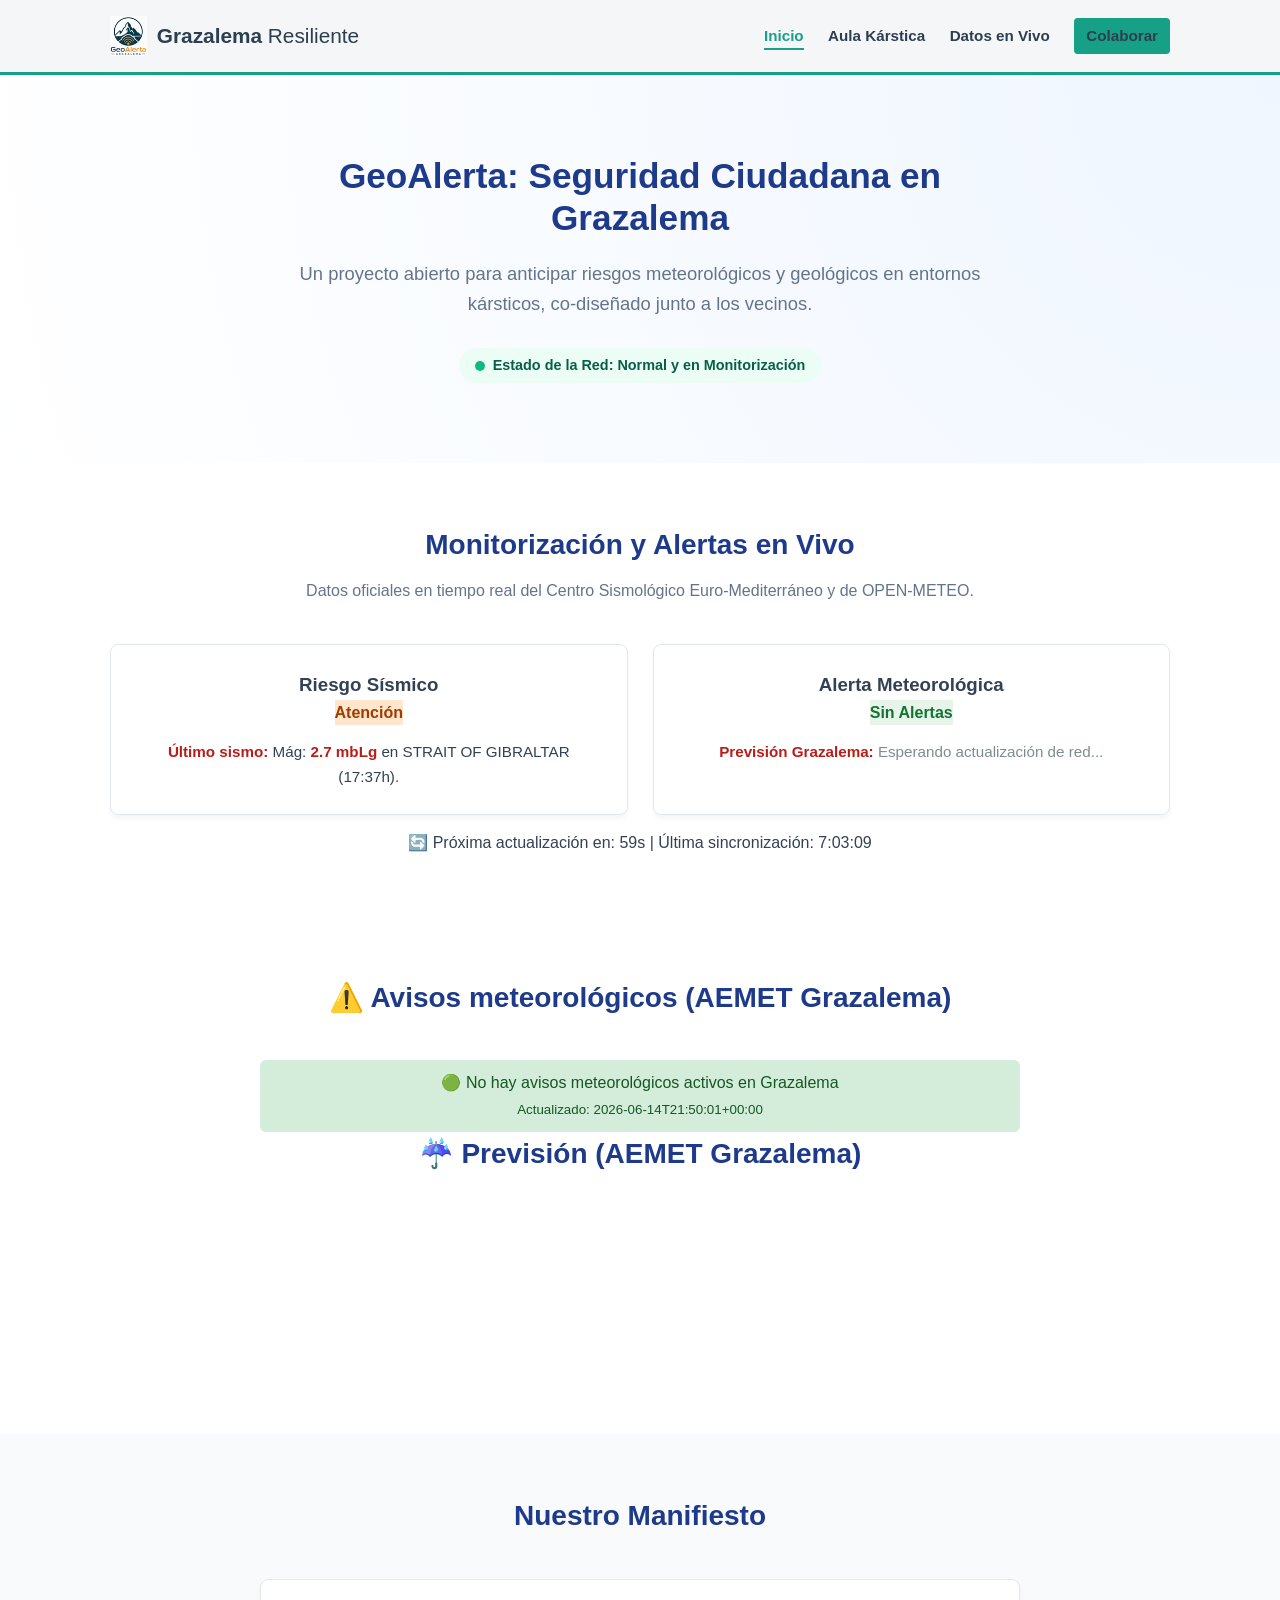
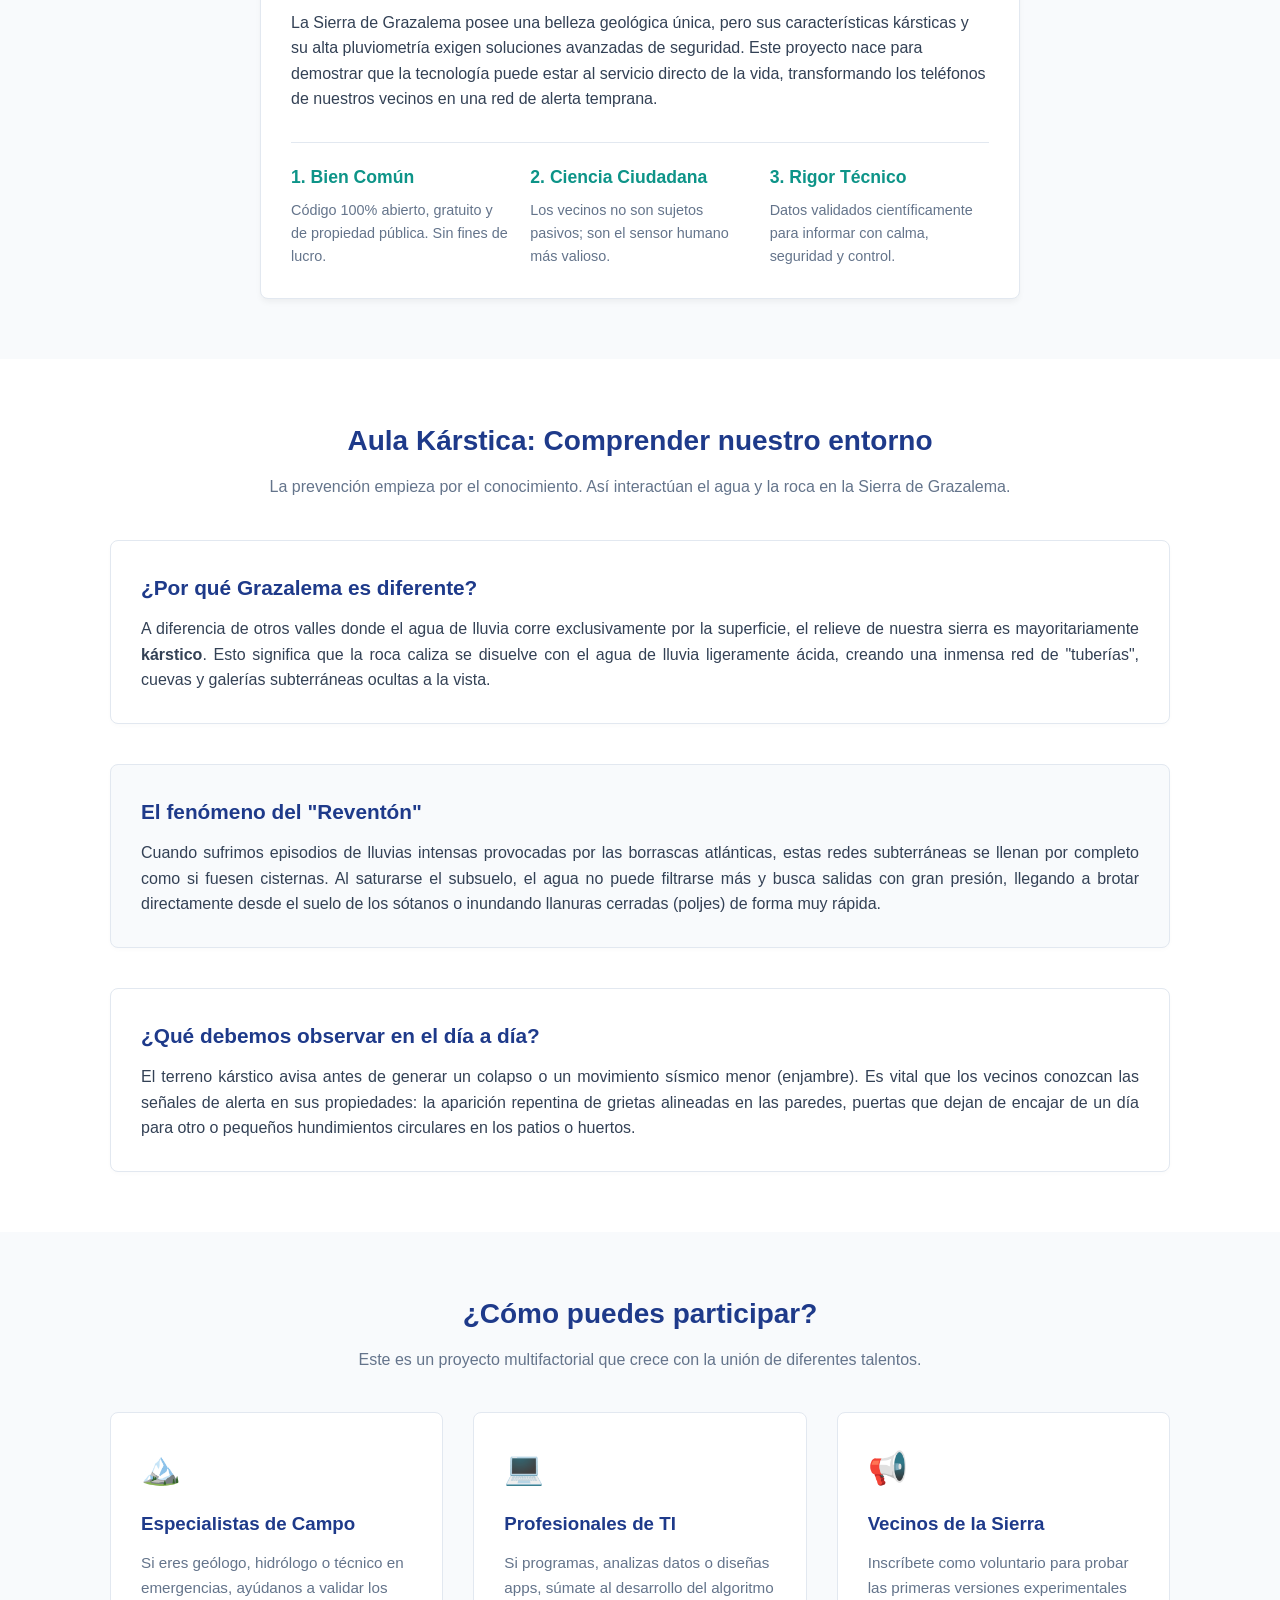
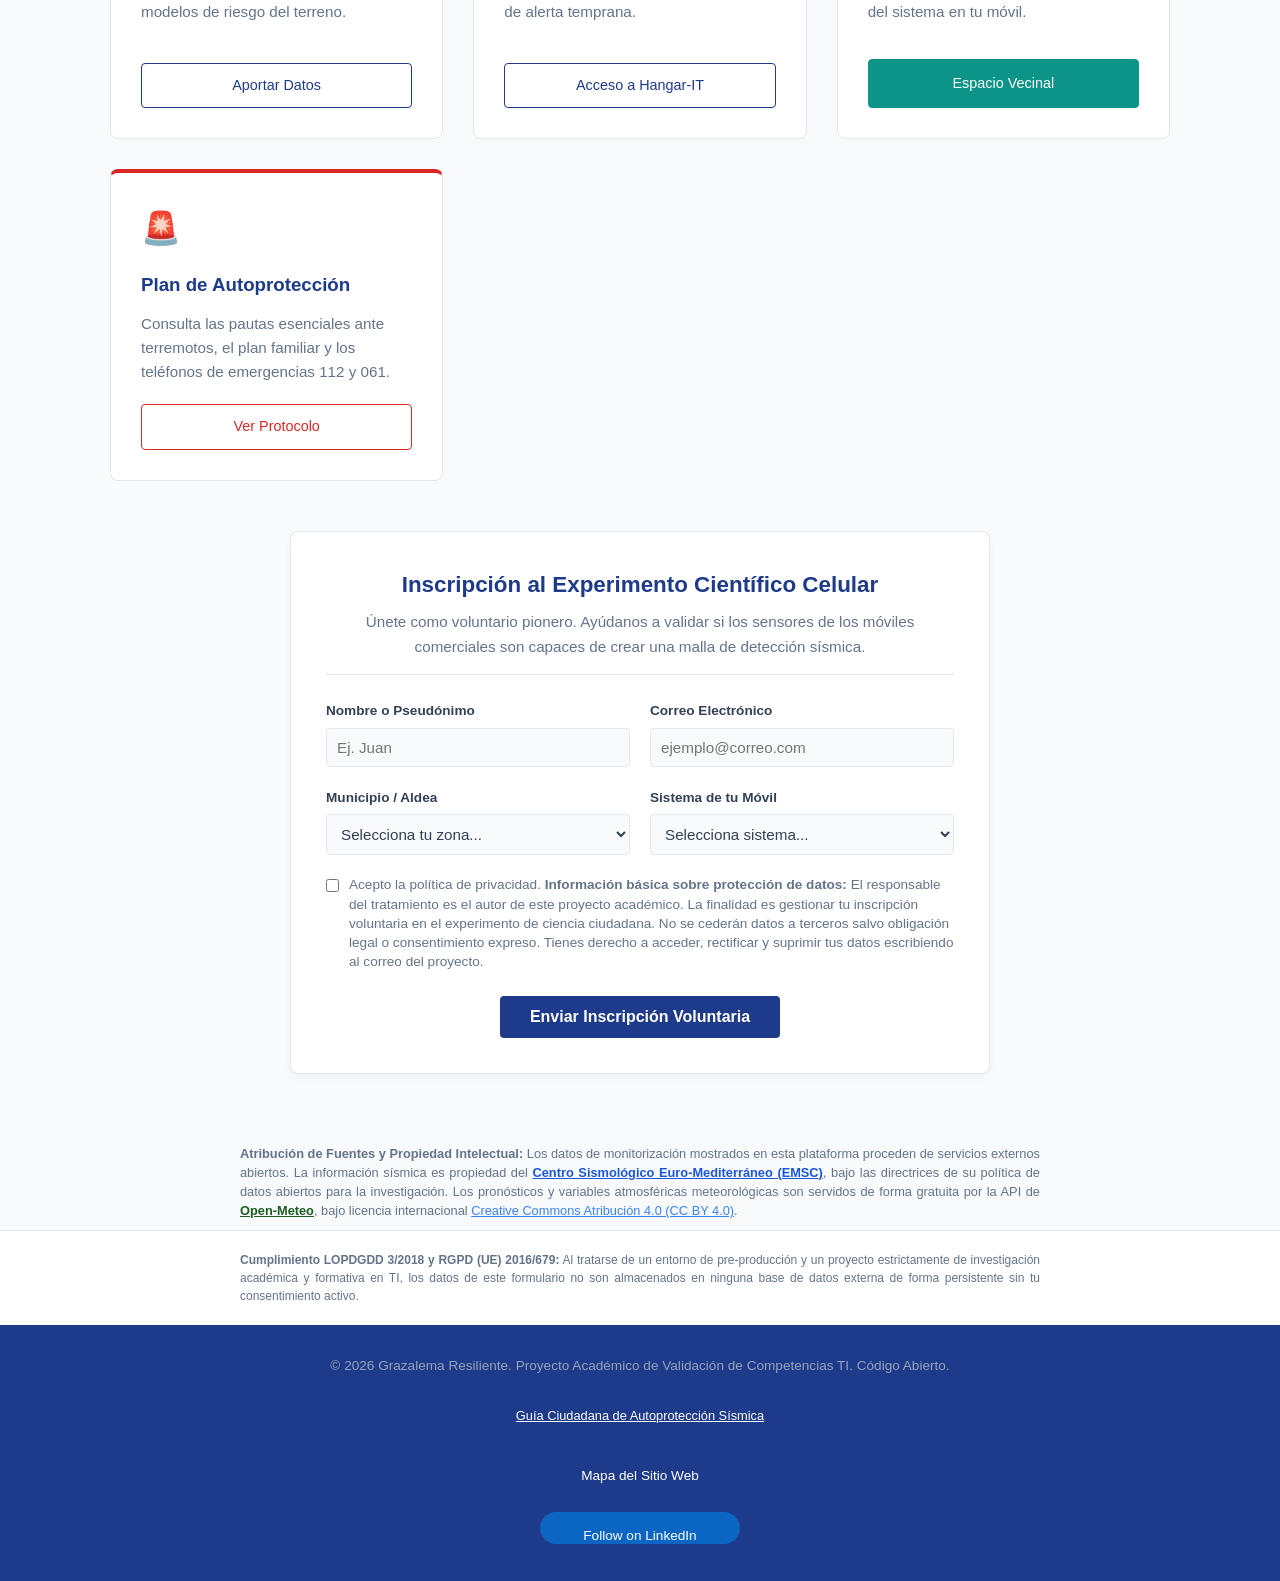
==== commit 9e0b9328: "Update index.html Mod Logo" ====
--- a/index.html
+++ b/index.html
@@ -12,10 +12,10 @@
     <header class="main-header">
         <div class="container header-flex">
             <!-- Bloque de marca único y depurado -->
-            <div class="logo-geoalerta">
-                <img src="logo-geoalerta.webp" alt="Logo GeoAlerta" class="brand-image" width="70" height="76">
-                <span><strong>Grazalema</strong> Resiliente</span>
-            </div>
+           <div class="logo-geoalerta" style="display: flex; align-items: center; gap: 10px;">
+        	<img src="logo-geoalerta.webp" alt="Logo GeoAlerta" class="brand-image" width="70" height="70">
+        	<span style="font-size: 1.3rem; color: #2c3e50;"><strong>Grazalema</strong> Resiliente</span>
+      	   </div>
             <nav class="main-nav">
                 <a href="#inicio" class="active">Inicio</a>
                 <a href="#aula">Aula Kárstica</a>
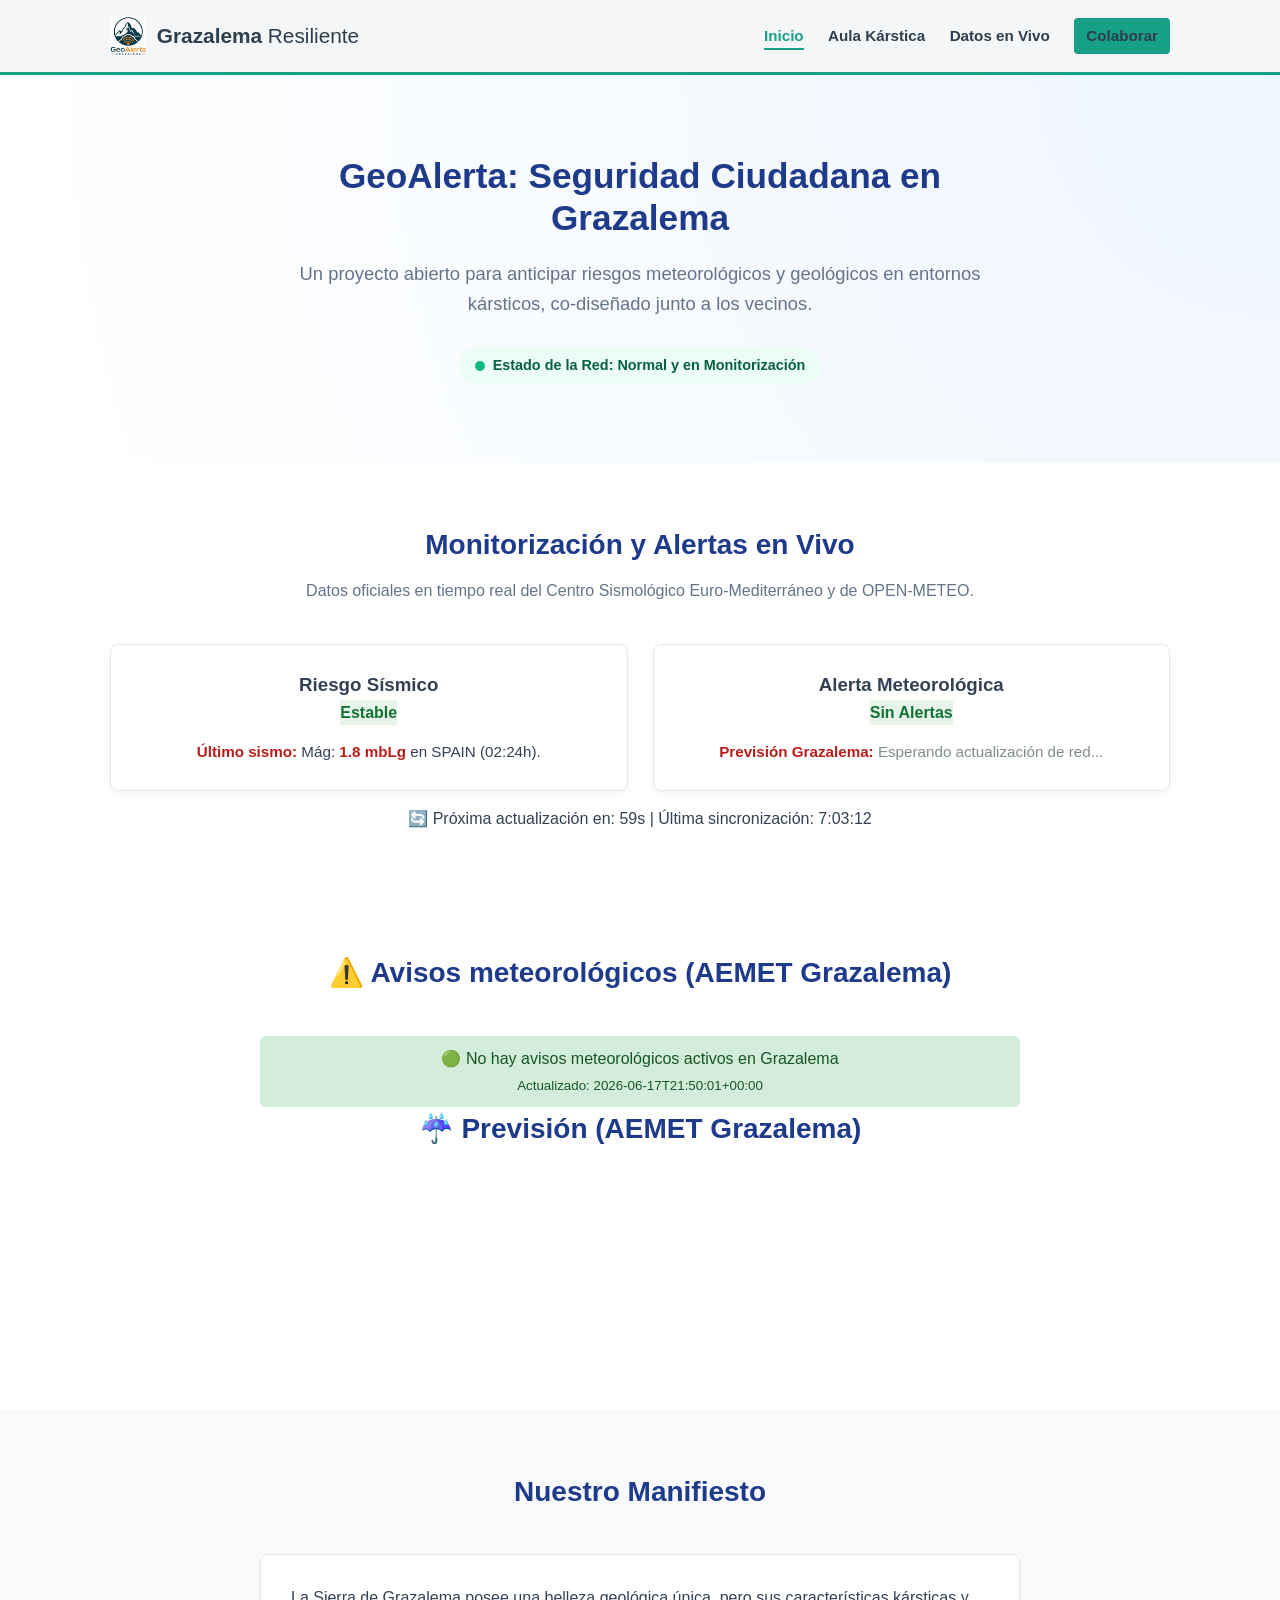
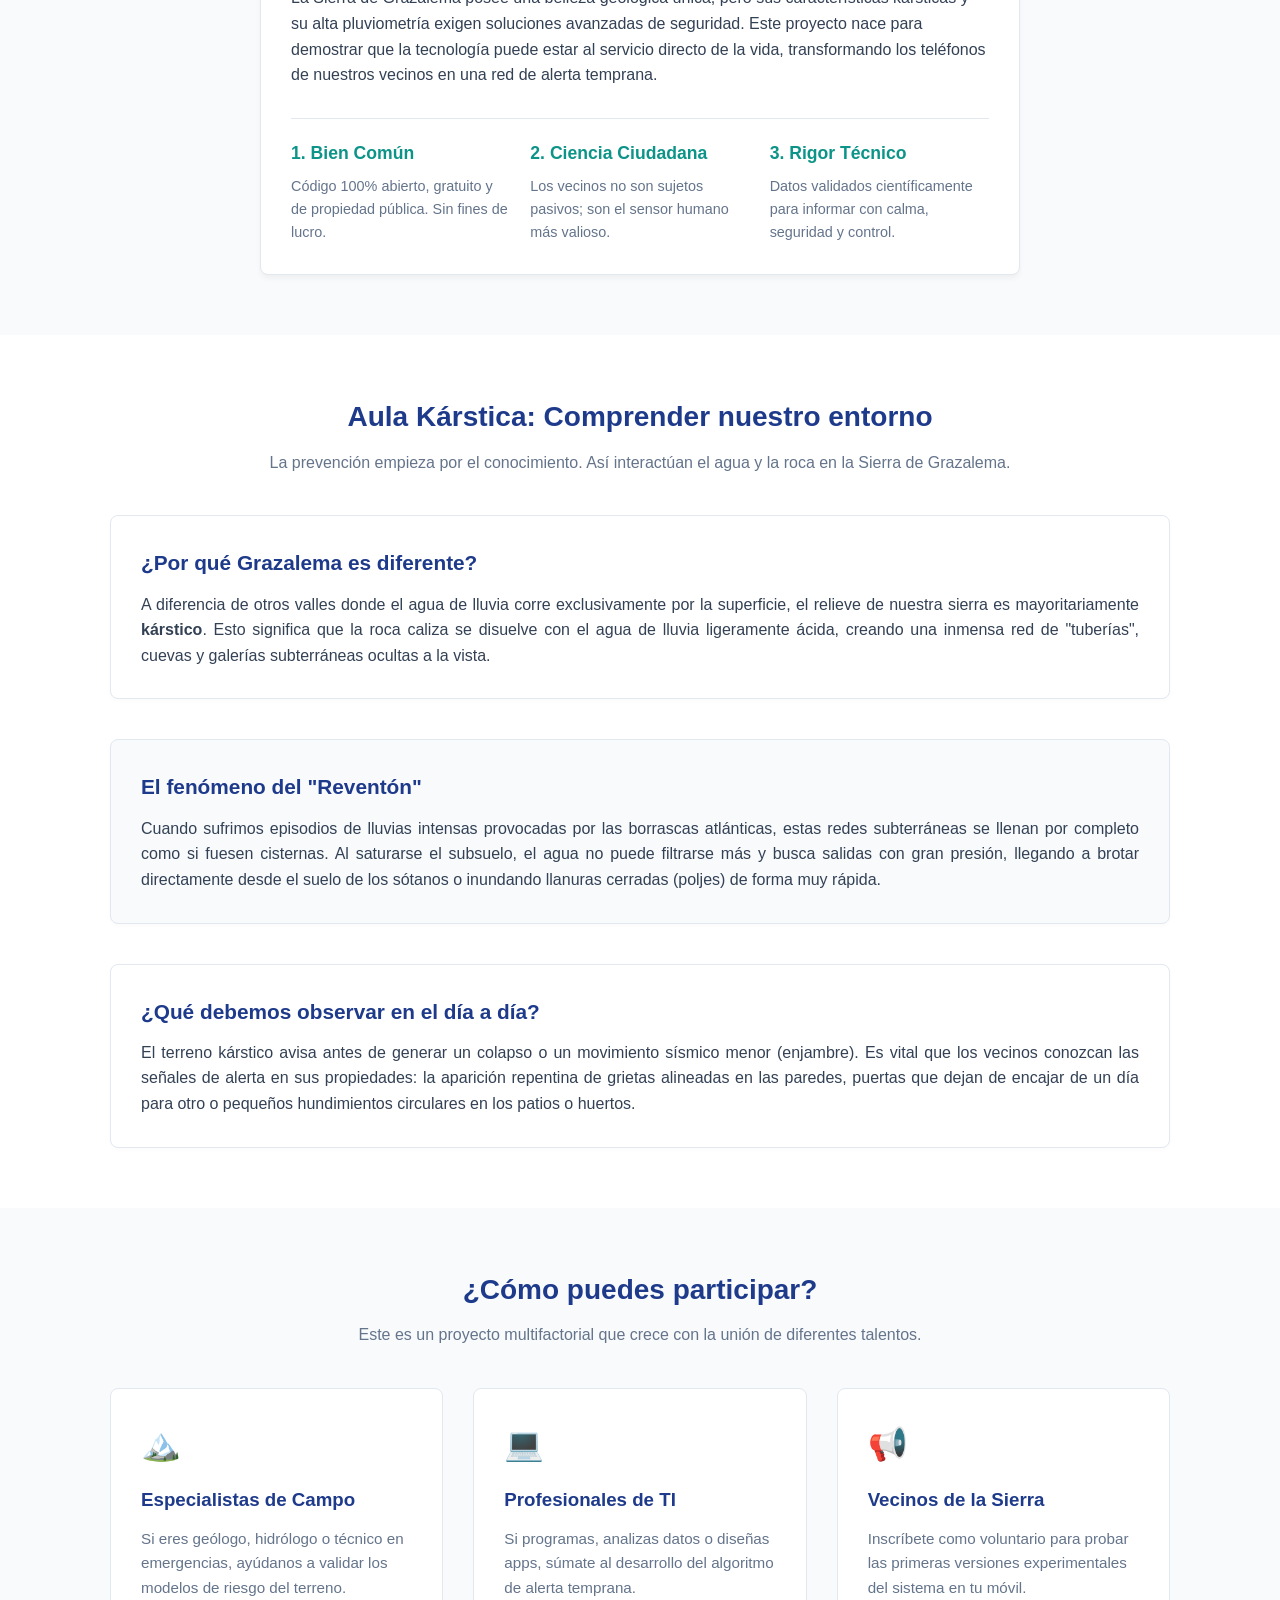
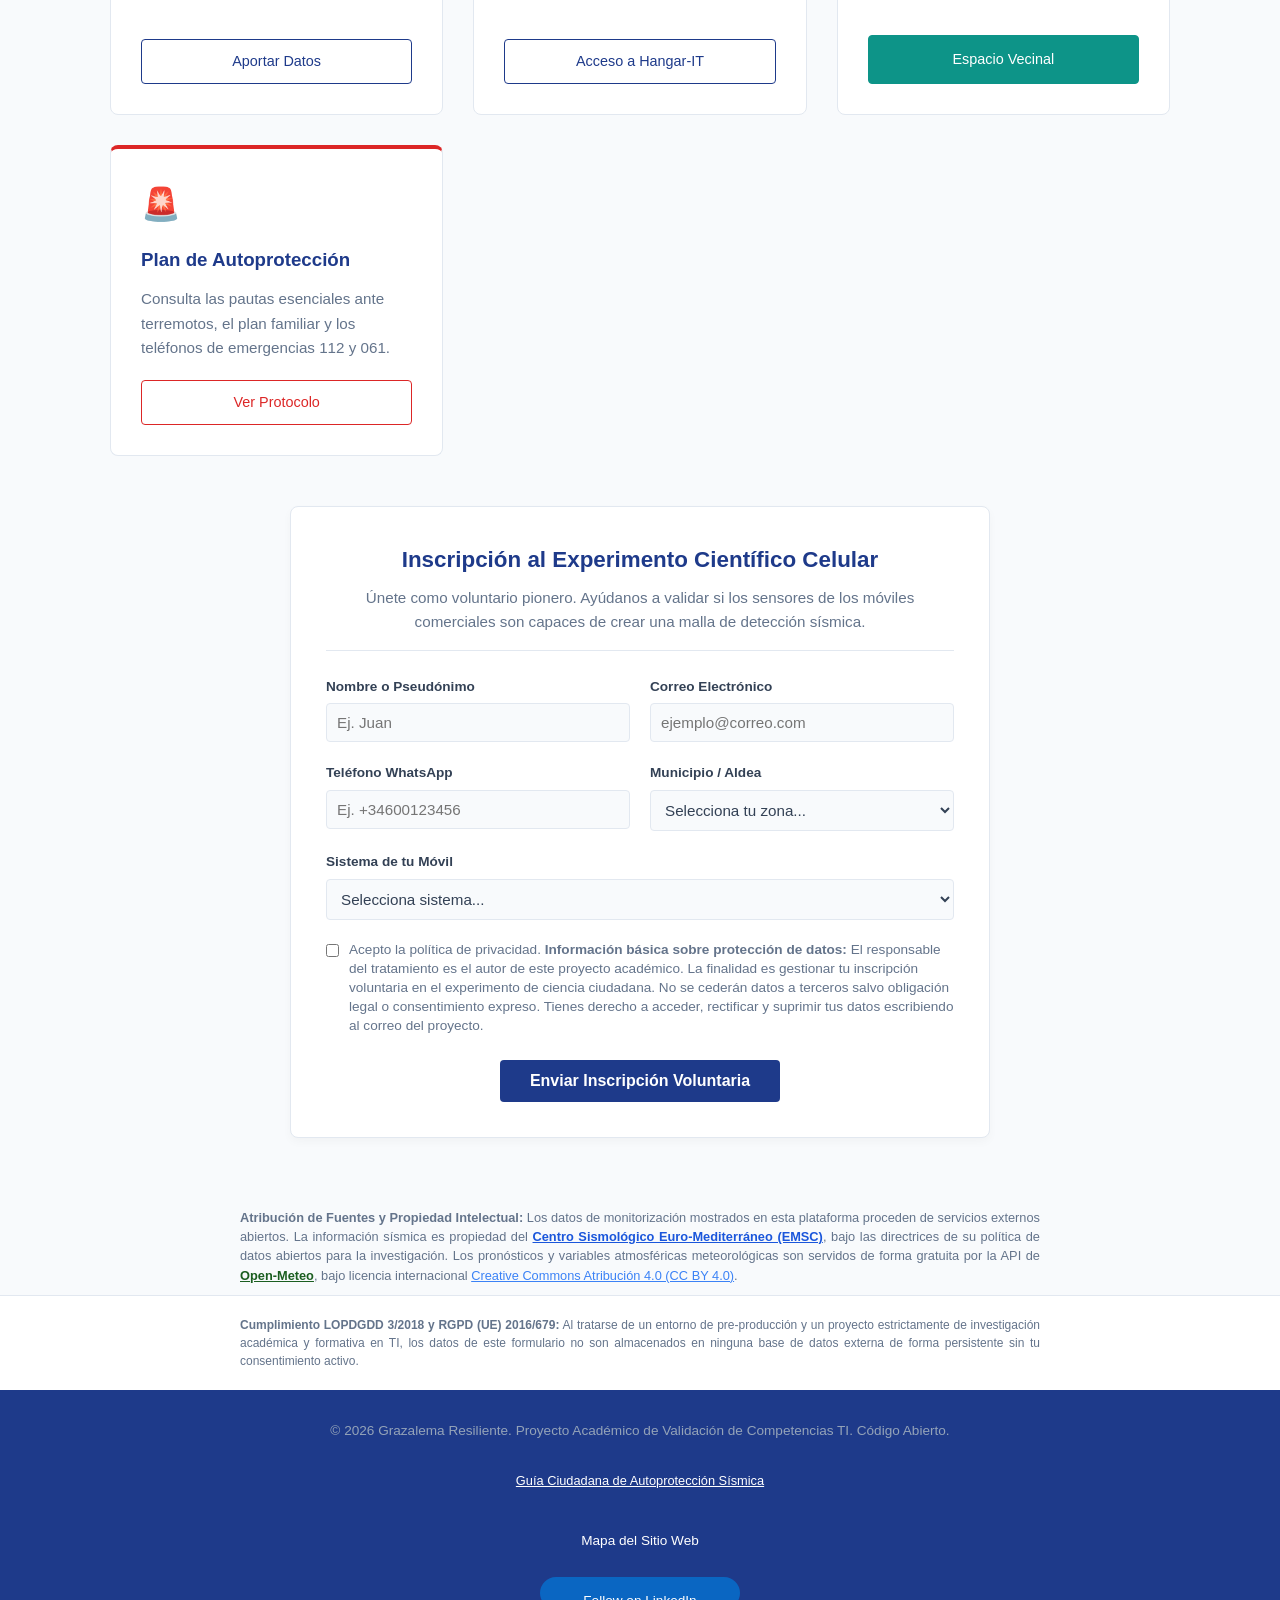
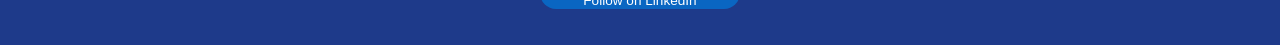
==== commit 1206d2ec: "Update index.html Captación de datos implementados" ====
--- a/index.html
+++ b/index.html
@@ -178,64 +178,74 @@
 
             </div>
 
-            <!-- FORMULARIO DE CAPTACIÓN (COMPLETADO Y CERRADO) -->
-            <div id="registro-laboratorio" class="form-container" style="margin-top: 50px;">
-                <div class="form-header">
-                    <h3>Inscripción al Experimento Científico Celular</h3>
-                    <p>Únete como voluntario pionero. Ayúdanos a validar si los sensores de los móviles comerciales son capaces de crear una malla de detección sísmica.</p>
-                </div>
-                
-                <form action="#" method="POST" id="form-colaboradores" onsubmit="event.preventDefault(); alert('Simulación académica: Datos registrados correctamente.');">
-                    <div class="form-group-row">
-                        <div class="form-group">
-                            <label for="nombre">Nombre o Pseudónimo</label>
-                            <input type="text" id="nombre" name="nombre" placeholder="Ej. Juan" required>
-                        </div>
-                        <div class="form-group">
-                            <label for="email">Correo Electrónico</label>
-                            <input type="email" id="email" name="email" placeholder="ejemplo@correo.com" required>
-                        </div>
-                    </div>
-
-                    <div class="form-group-row">
-                        <div class="form-group">
-                            <label for="localidad">Municipio / Aldea</label>
-                            <select id="localidad" name="localidad" required>
-                                <option value="" disabled selected>Selecciona tu zona...</option>
-                                <option value="grazalema">Grazalema (Casco Urbano)</option>
-                                <option value="benamahoma">Benamahoma</option>
-                                <option value="villaluenga">Villaluenga del Rosario</option>
-                                <option value="banderillas">Benaocaz</option>
-                                <option value="otras">Otras localidades de la Sierra</option>
-                            </select>
-                        </div>
-                        <div class="form-group">
-                            <label for="dispositivo">Sistema de tu Móvil</label>
-                            <select id="dispositivo" name="dispositivo" required>
-                                <option value="" disabled selected>Selecciona sistema...</option>
-                                <option value="android">Android (Google)</option>
-                                <option value="ios">iOS (Apple iPhone)</option>
-                                <option value="otros">Otros / No estoy seguro</option>
-                            </select>
-                        </div>
-                    </div>
-
-                    <!-- CLÁUSULA INFORMATIVA LOPD / RGPD -->
-                    <div class="form-group-checkbox">
-                        <input type="checkbox" id="privacidad" name="privacidad" required>
-                        <label for="privacidad">
-                            Acepto la política de privacidad. <strong>Información básica sobre protección de datos:</strong> El responsable del tratamiento es el autor de este proyecto académico. La finalidad es gestionar tu inscripción voluntaria en el experimento de ciencia ciudadana. No se cederán datos a terceros salvo obligación legal o consentimiento expreso. Tienes derecho a acceder, rectificar y suprimir tus datos escribiendo al correo del proyecto.
-                        </label>
-                    </div>
-
-                    <div class="text-center">
-                        <button type="submit" class="btn-submit">Enviar Inscripción Voluntaria</button>
-                    </div>
-                </form>
-            </div>
-
-        </div>
-    </section>
+<!-- FORMULARIO DE CAPTACIÓN (CONECTADO A GOOGLE SHEETS) -->
+<div id="registro-laboratorio" class="form-container" style="margin-top: 50px;">
+    <div class="form-header">
+        <h3>Inscripción al Experimento Científico Celular</h3>
+        <p>Únete como voluntario pionero. Ayúdanos a validar si los sensores de los móviles comerciales son capaces de crear una malla de detección sísmica.</p>
+    </div>
+    
+    <!-- Se elimina el onsubmit="..." de simulación antigua -->
+    <form id="form-colaboradores">
+        <div class="form-group-row">
+            <div class="form-group">
+                <label for="nombre">Nombre o Pseudónimo</label>
+                <input type="text" id="nombre" name="nombre" placeholder="Ej. Juan" required>
+            </div>
+            <div class="form-group">
+                <label for="email">Correo Electrónico</label>
+                <input type="email" id="email" name="email" placeholder="ejemplo@correo.com" required>
+            </div>
+        </div>
+
+        <div class="form-group-row">
+            <!-- NUEVO CAMPO: Teléfono para alertas de WhatsApp -->
+            <div class="form-group">
+                <label for="telefono">Teléfono WhatsApp</label>
+                <input type="tel" id="telefono" name="telefono" placeholder="Ej. +34600123456" required>
+            </div>
+            <div class="form-group">
+                <label for="localidad">Municipio / Aldea</label>
+                <select id="localidad" name="localidad" required>
+                    <option value="" disabled selected>Selecciona tu zona...</option>
+                    <option value="grazalema">Grazalema (Casco Urbano)</option>
+                    <option value="benamahoma">Benamahoma</option>
+                    <option value="villaluenga">Villaluenga del Rosario</option>
+                    <option value="banderillas">Benaocaz</option>
+                    <option value="otras">Otras localidades de la Sierra</option>
+                </select>
+            </div>
+        </div>
+
+        <div class="form-group-row">
+            <div class="form-group" style="width: 50%;"> <!-- Mantiene la simetría visual alineado a la izquierda -->
+                <label for="dispositivo">Sistema de tu Móvil</label>
+                <select id="dispositivo" name="dispositivo" required>
+                    <option value="" disabled selected>Selecciona sistema...</option>
+                    <option value="android">Android (Google)</option>
+                    <option value="ios">iOS (Apple iPhone)</option>
+                    <option value="otros">Otros / No estoy seguro</option>
+                </select>
+            </div>
+        </div>
+
+        <!-- CLÁUSULA INFORMATIVA LOPD / RGPD -->
+        <div class="form-group-checkbox">
+            <input type="checkbox" id="privacidad" name="privacidad" required>
+            <label for="privacidad">
+                Acepto la política de privacidad. <strong>Información básica sobre protección de datos:</strong> El responsable del tratamiento es el autor de este proyecto académico. La finalidad es gestionar tu inscripción voluntaria en el experimento de ciencia ciudadana. No se cederán datos a terceros salvo obligación legal o consentimiento expreso. Tienes derecho a acceder, rectificar y suprimir tus datos escribiendo al correo del proyecto.
+            </label>
+        </div>
+
+        <div class="text-center">
+            <button type="submit" class="btn-submit">Enviar Inscripción Voluntaria</button>
+        </div>
+    </form>
+</div>
+
+</div>
+</section>
+
  <!-- 6.5. ATRIBUCIÓN DE FUENTES DE DATOS Y CRÉDITOS -->
  <section class="data-credits bg-light">
  <div class="container text-center">
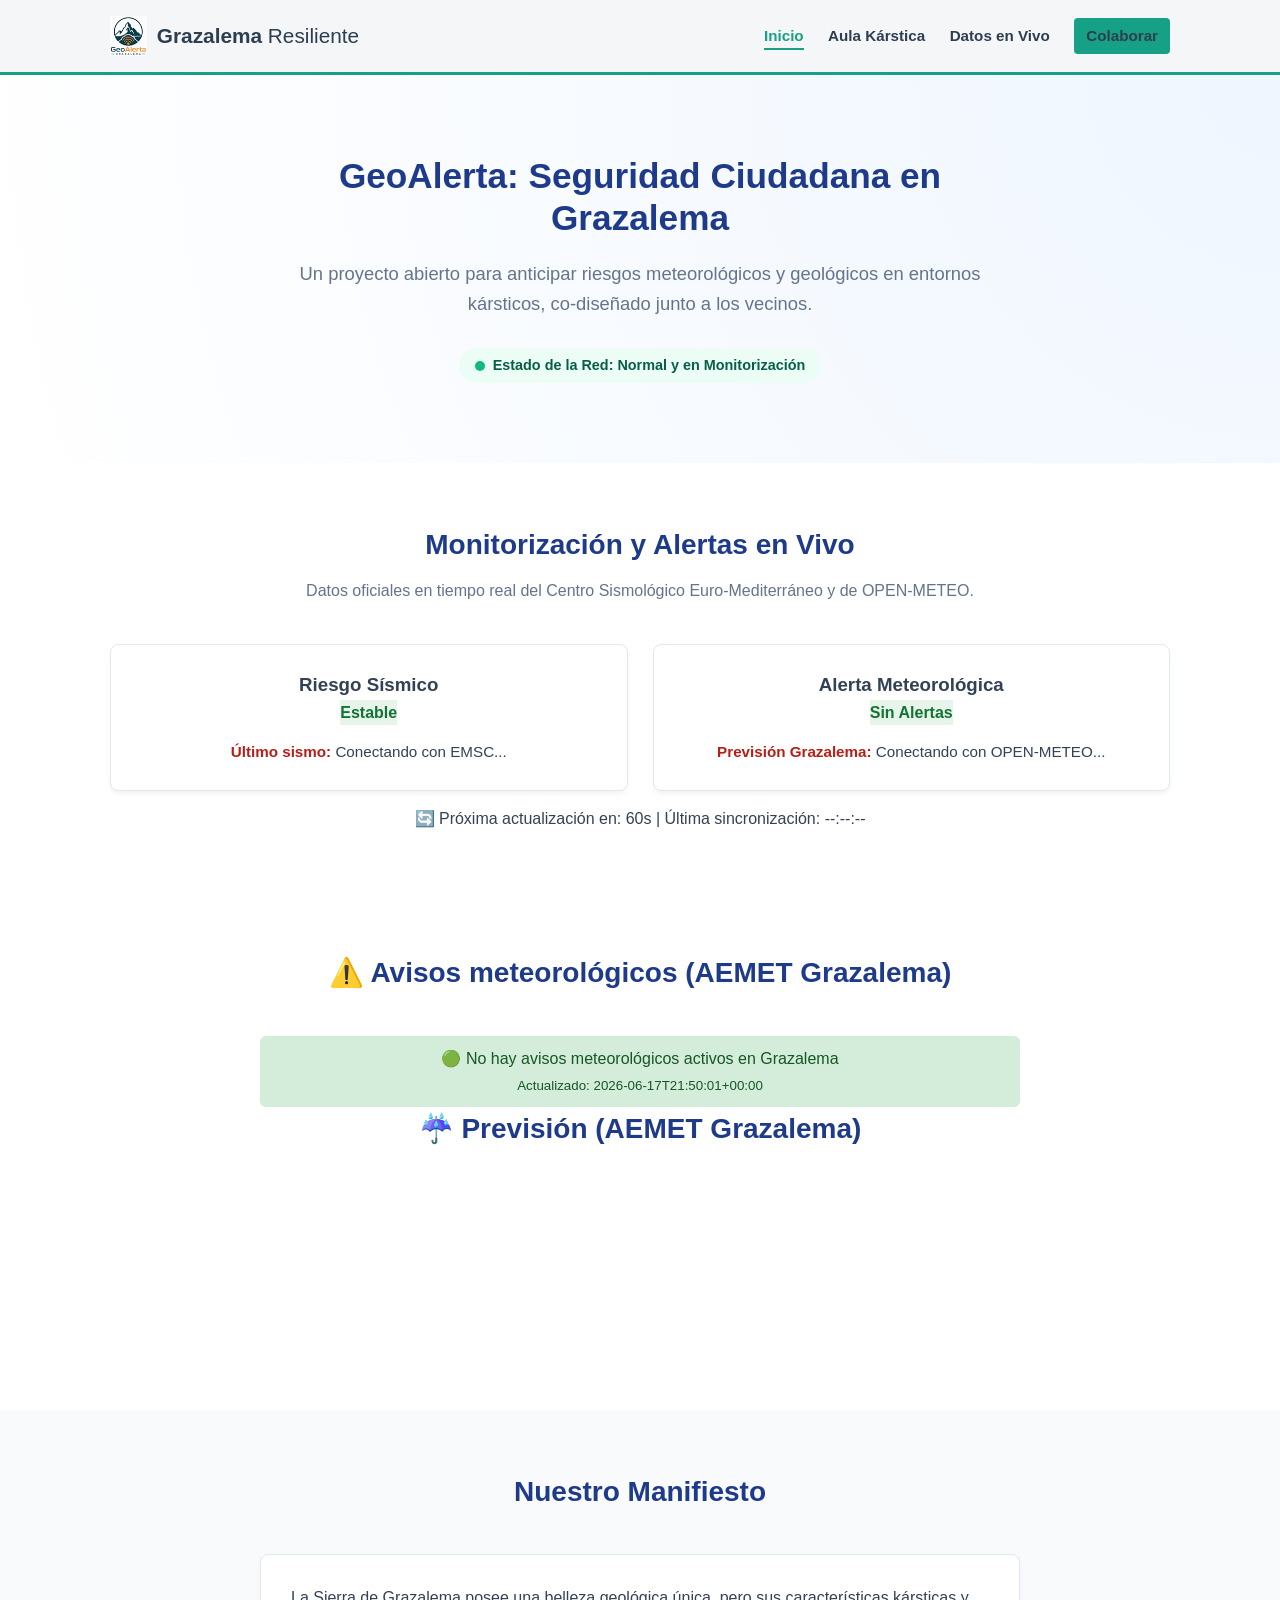
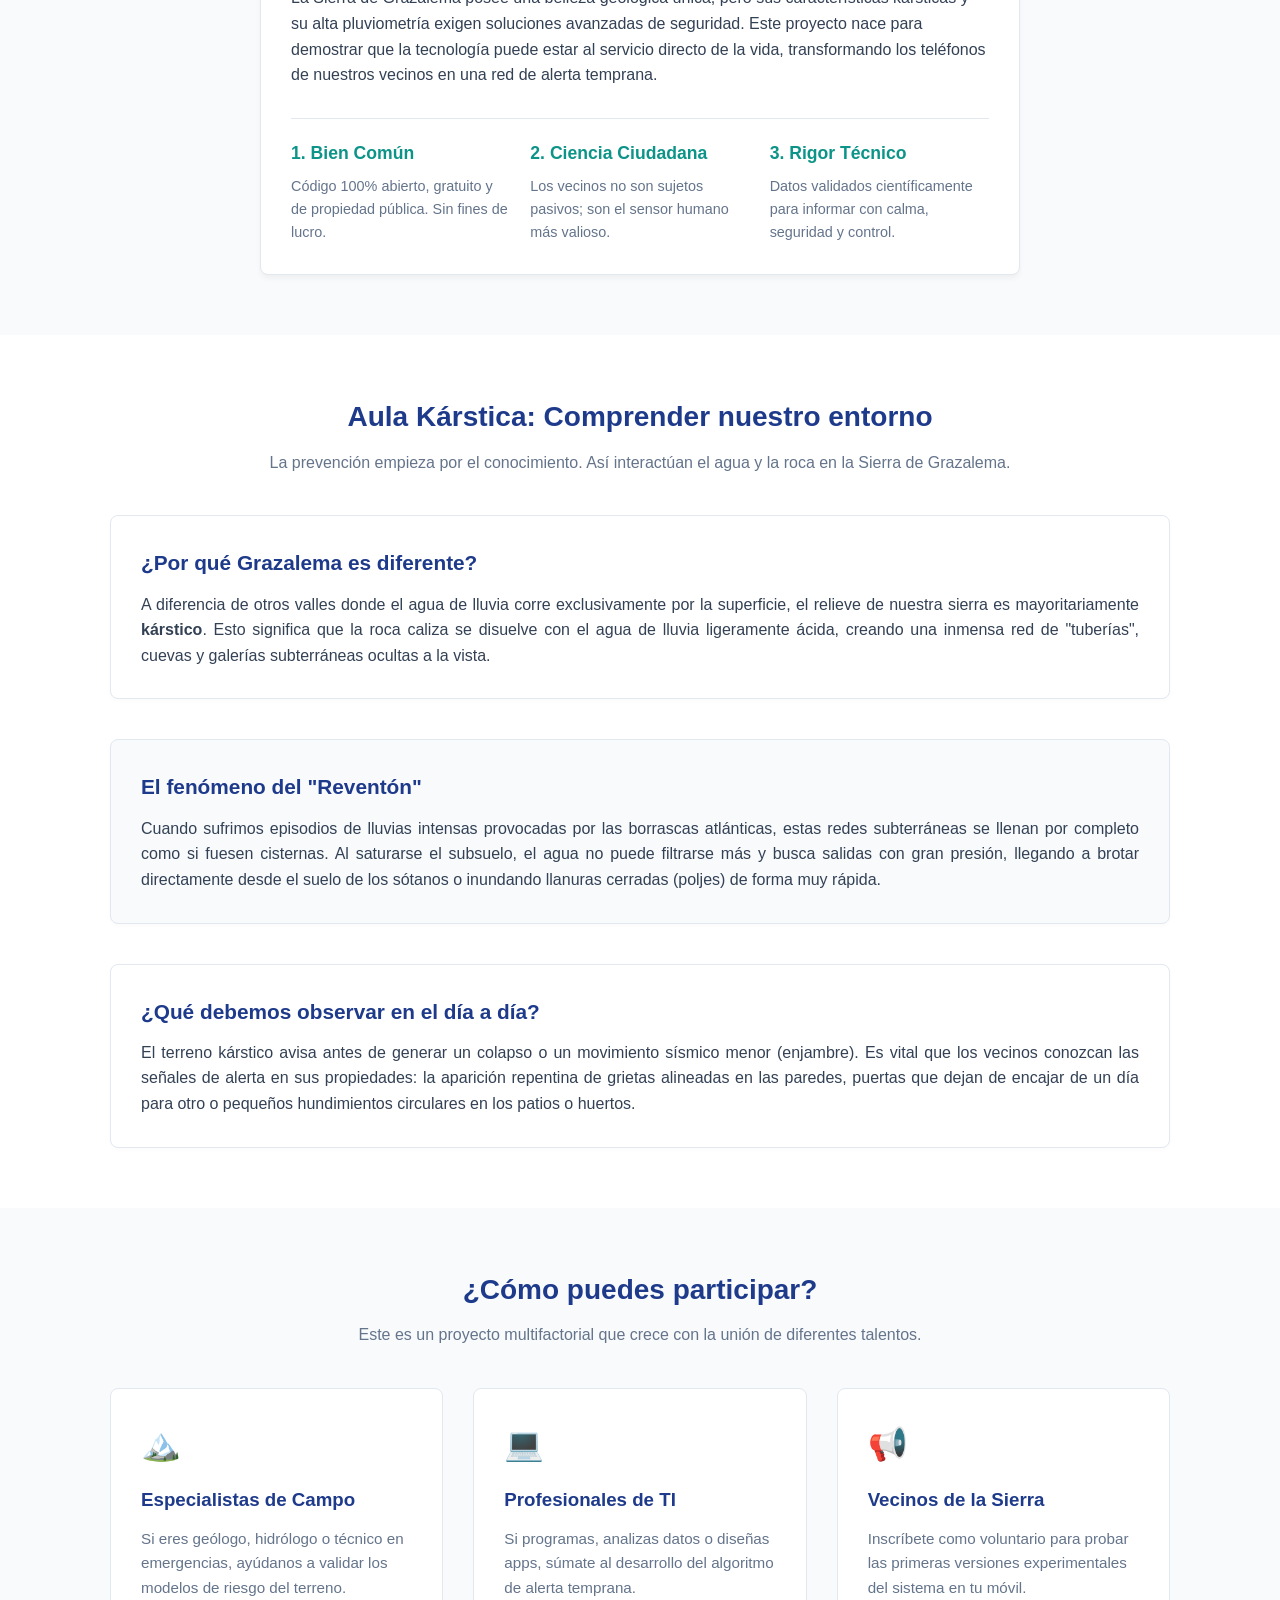
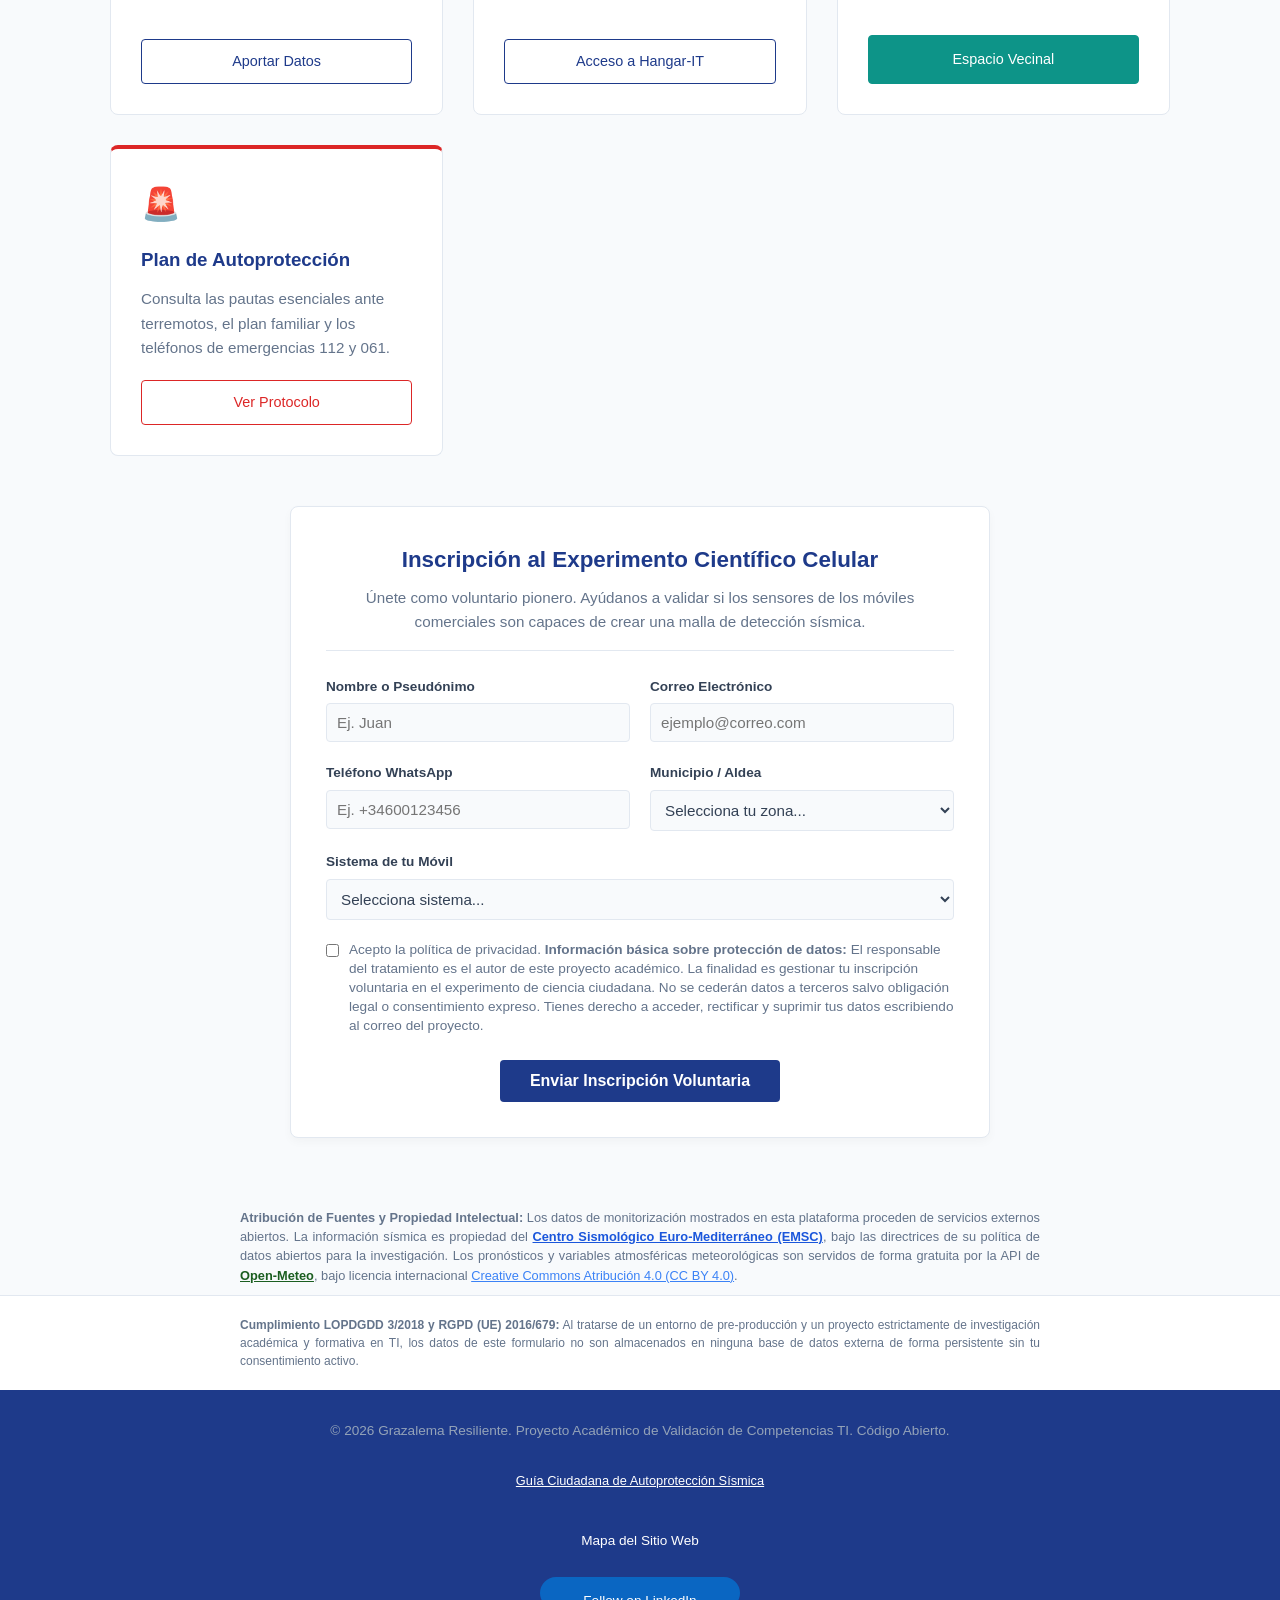
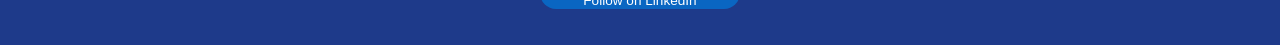
==== commit 5fe0659c: "Update index.html Add Sección de campos corregida con autocomplete" ====
--- a/index.html
+++ b/index.html
@@ -187,35 +187,38 @@
     
     <!-- Se elimina el onsubmit="..." de simulación antigua -->
     <form id="form-colaboradores">
-        <div class="form-group-row">
-            <div class="form-group">
-                <label for="nombre">Nombre o Pseudónimo</label>
-                <input type="text" id="nombre" name="nombre" placeholder="Ej. Juan" required>
-            </div>
-            <div class="form-group">
-                <label for="email">Correo Electrónico</label>
-                <input type="email" id="email" name="email" placeholder="ejemplo@correo.com" required>
-            </div>
-        </div>
-
-        <div class="form-group-row">
-            <!-- NUEVO CAMPO: Teléfono para alertas de WhatsApp -->
-            <div class="form-group">
-                <label for="telefono">Teléfono WhatsApp</label>
-                <input type="tel" id="telefono" name="telefono" placeholder="Ej. +34600123456" required>
-            </div>
-            <div class="form-group">
-                <label for="localidad">Municipio / Aldea</label>
-                <select id="localidad" name="localidad" required>
-                    <option value="" disabled selected>Selecciona tu zona...</option>
-                    <option value="grazalema">Grazalema (Casco Urbano)</option>
-                    <option value="benamahoma">Benamahoma</option>
-                    <option value="villaluenga">Villaluenga del Rosario</option>
-                    <option value="banderillas">Benaocaz</option>
-                    <option value="otras">Otras localidades de la Sierra</option>
-                </select>
-            </div>
-        </div>
+        <!-- Seccion de campos corregida con autocomplete -->
+<div class="form-group-row">
+    <div class="form-group">
+        <label for="nombre">Nombre o Pseudónimo</label>
+        <!-- Se añade autocomplete="name" -->
+        <input type="text" id="nombre" name="nombre" placeholder="Ej. Juan" autocomplete="name" required>
+    </div>
+    <div class="form-group">
+        <label for="email">Correo Electrónico</label>
+        <!-- Se añade autocomplete="email" -->
+        <input type="email" id="email" name="email" placeholder="ejemplo@correo.com" autocomplete="email" required>
+    </div>
+</div>
+
+<div class="form-group-row">
+    <div class="form-group">
+        <label for="telefono">Teléfono WhatsApp</label>
+        <!-- Se añade autocomplete="tel" -->
+        <input type="tel" id="telefono" name="telefono" placeholder="Ej. +34600123456" autocomplete="tel" required>
+    </div>
+    <div class="form-group">
+        <label for="localidad">Municipio / Aldea</label>
+        <select id="localidad" name="localidad" required>
+            <option value="" disabled selected>Selecciona tu zona...</option>
+            <option value="grazalema">Grazalema (Casco Urbano)</option>
+            <option value="benamahoma">Benamahoma</option>
+            <option value="villaluenga">Villaluenga del Rosario</option>
+            <option value="banderillas">Benaocaz</option>
+            <option value="otras">Otras localidades de la Sierra</option>
+        </select>
+    </div>
+</div>
 
         <div class="form-group-row">
             <div class="form-group" style="width: 50%;"> <!-- Mantiene la simetría visual alineado a la izquierda -->
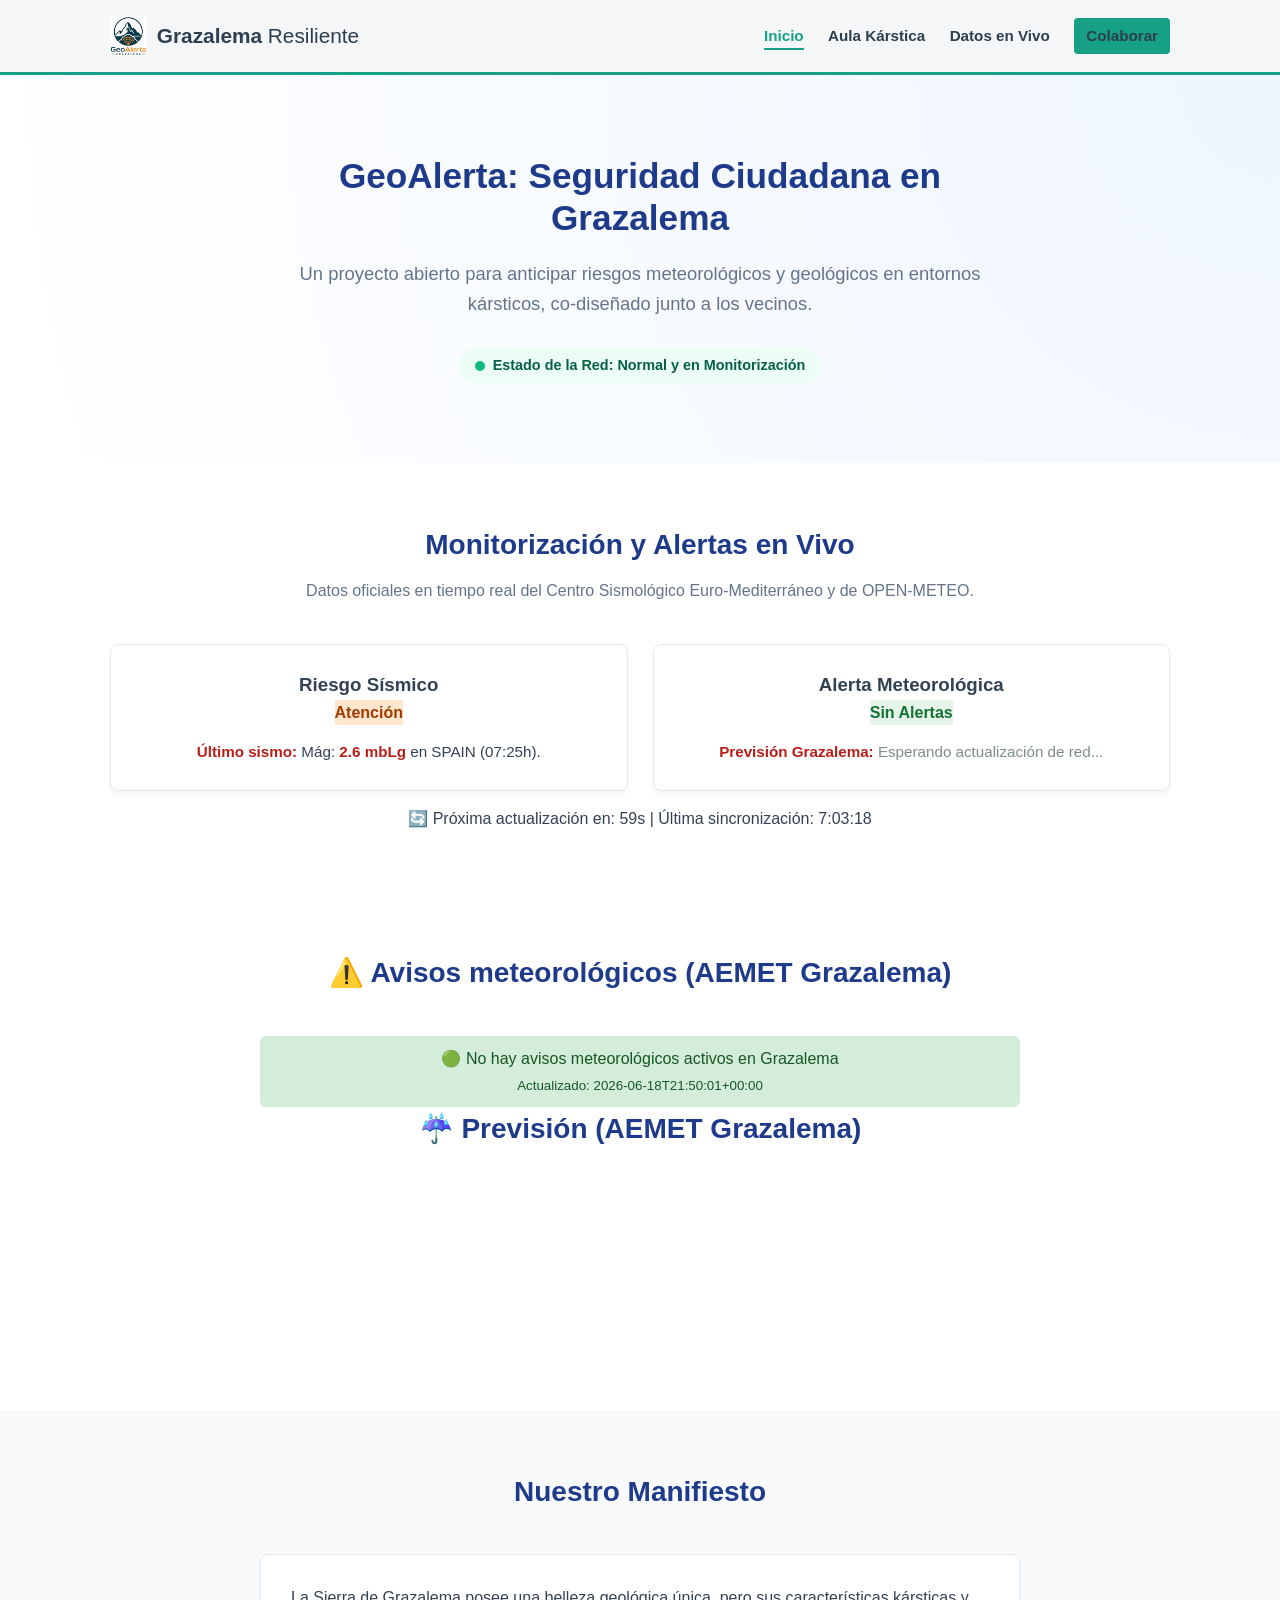
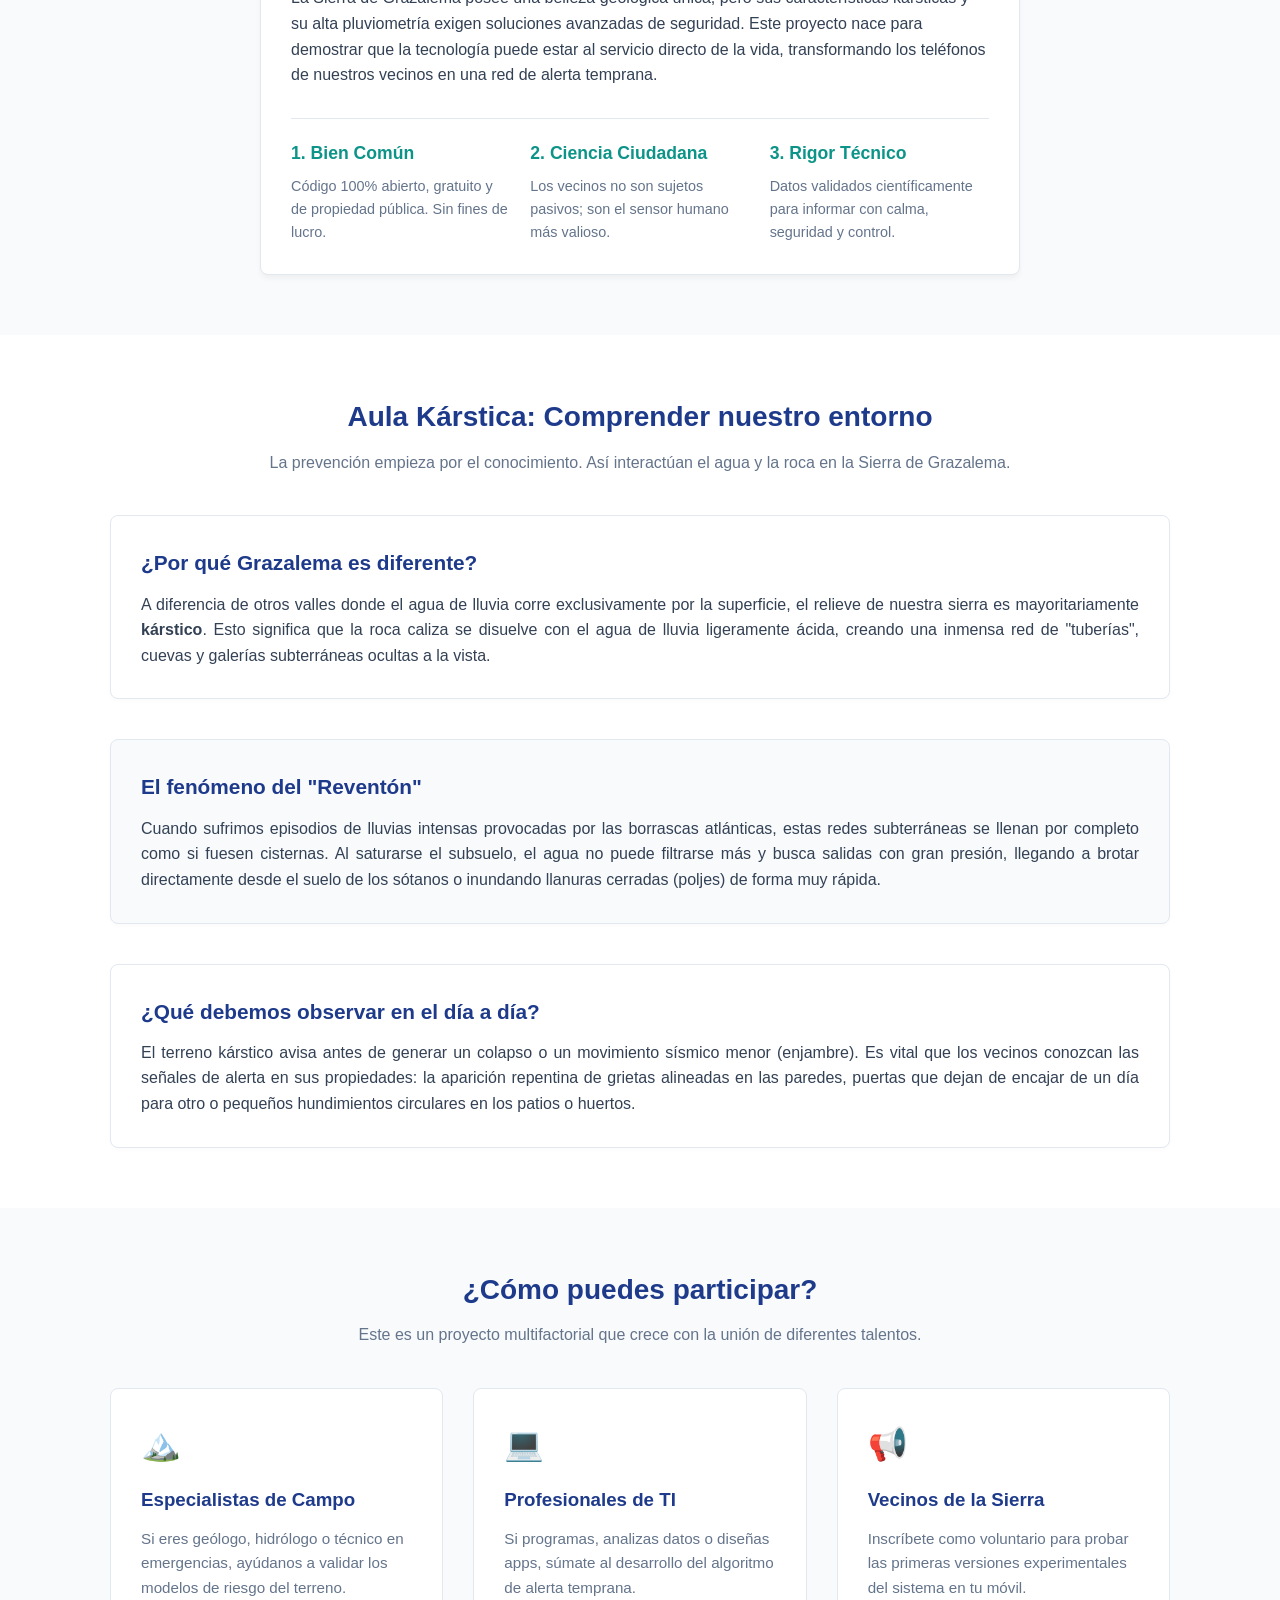
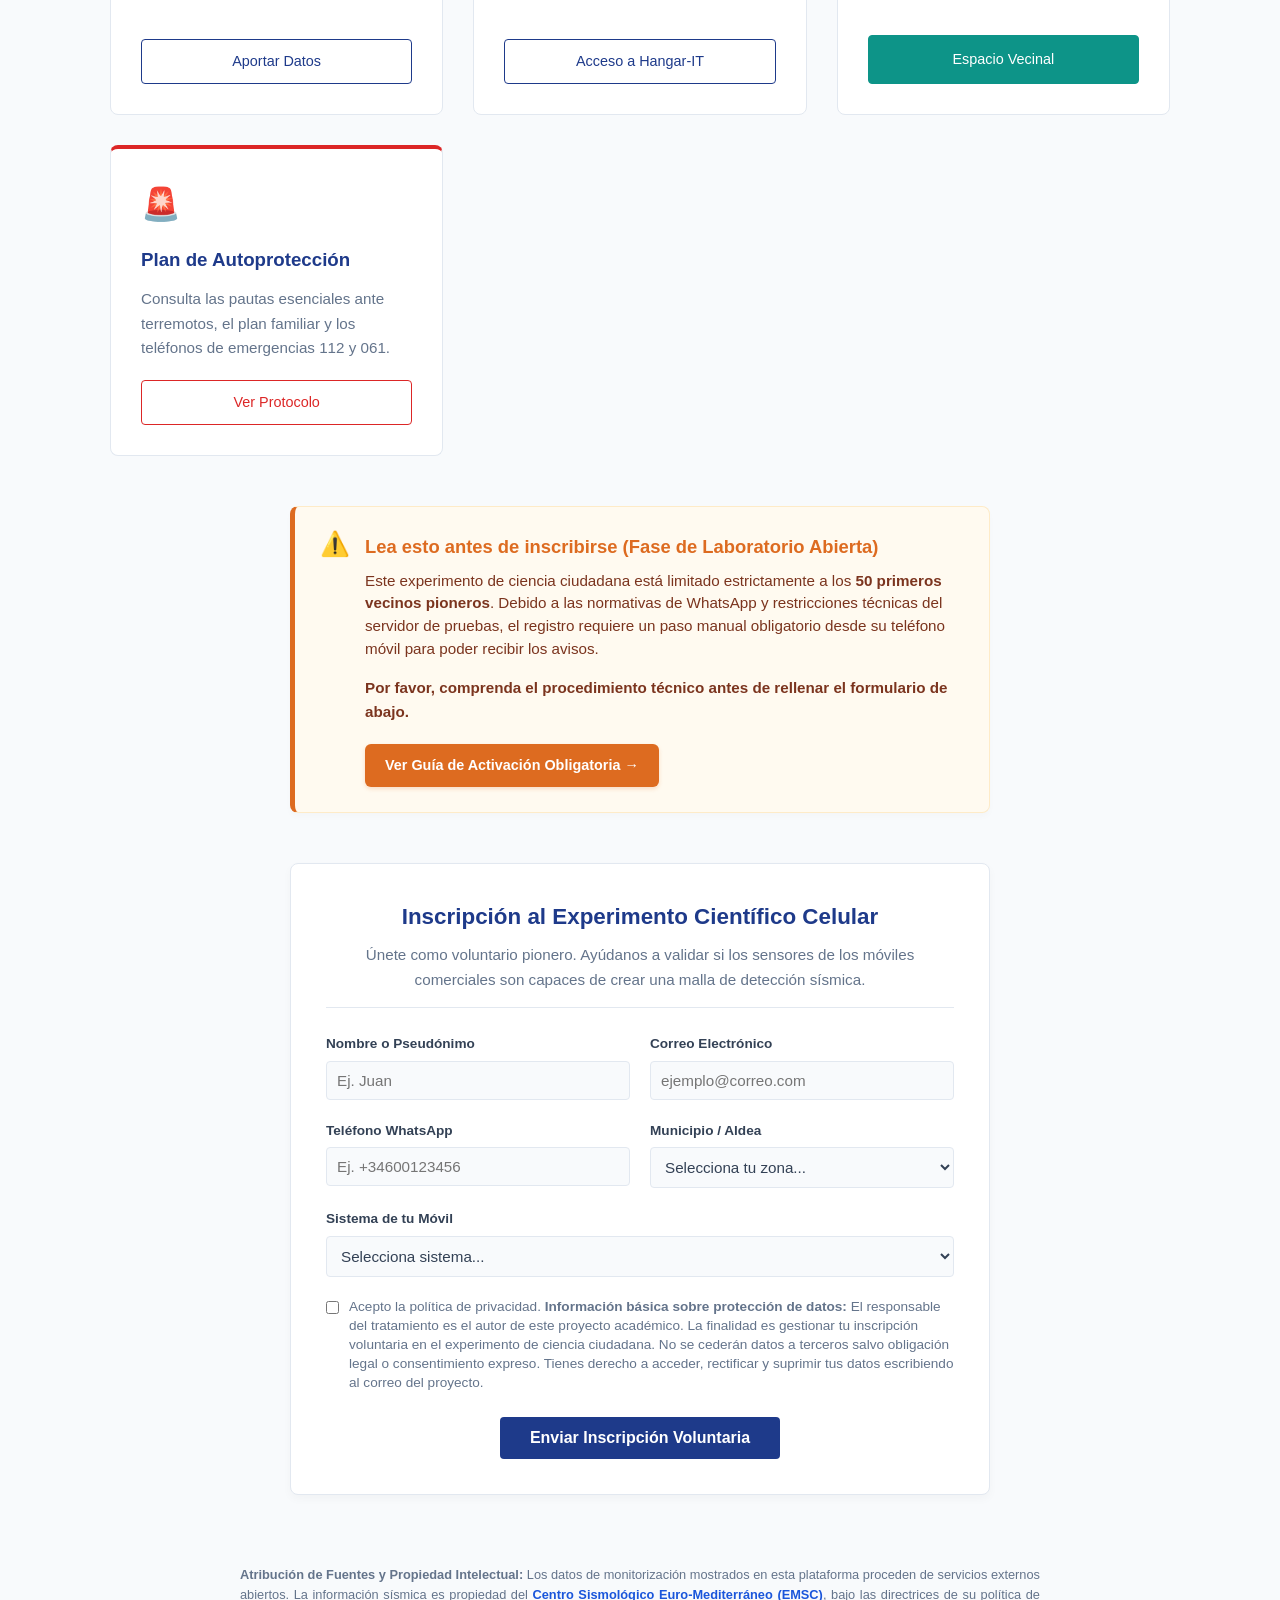
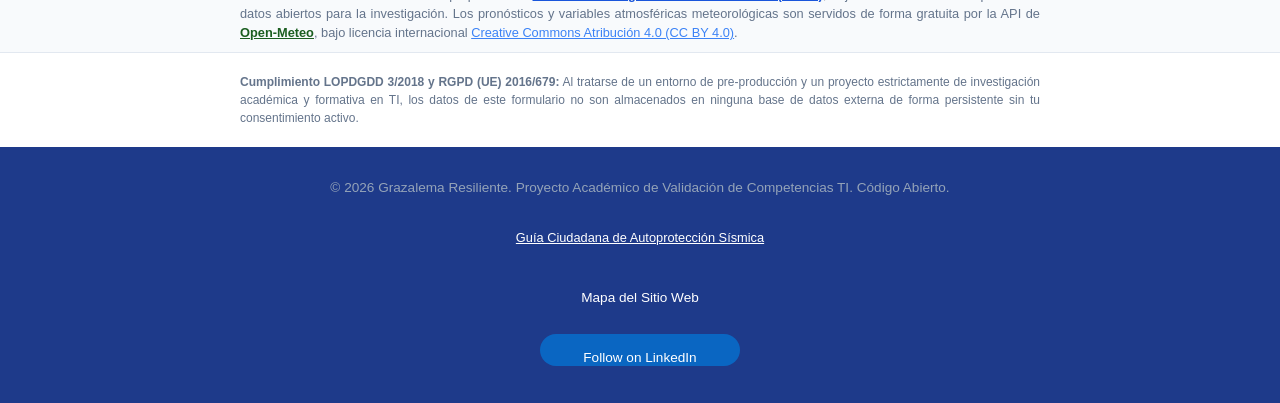
==== commit c5e4d41f: "Update index.html Add advertencia para los pioneros." ====
--- a/index.html
+++ b/index.html
@@ -178,6 +178,26 @@
 
             </div>
 
+<!-- BLOQUE DE ADVERTENCIA PREVIA PARA PIONEROS -->
+<div class="form-container" style="margin-top: 50px; background-color: #fffaf0; border: 1px solid #feebc8; border-left: 5px solid #dd6b20; padding: 25px; border-radius: 8px; box-shadow: 0 4px 6px rgba(0,0,0,0.02);">
+    <div style="display: flex; gap: 15px; align-items: flex-start;">
+        <div style="font-size: 1.5rem; line-height: 1;">⚠️</div>
+        <div>
+            <h4 style="margin: 0 0 8px 0; color: #dd6b20; font-size: 1.15rem; font-weight: bold;">Lea esto antes de inscribirse (Fase de Laboratorio Abierta)</h4>
+            <p style="margin: 0 0 15px 0; color: #7b341e; font-size: 0.95rem; line-height: 1.5;">
+                Este experimento de ciencia ciudadana está limitado estrictamente a los <strong>50 primeros vecinos pioneros</strong>. Debido a las normativas de WhatsApp y restricciones técnicas del servidor de pruebas, el registro requiere un paso manual obligatorio desde su teléfono móvil para poder recibir los avisos.
+            </p>
+            <p style="margin: 0 0 20px 0; color: #7b341e; font-size: 0.95rem; font-weight: bold;">
+                Por favor, comprenda el procedimiento técnico antes de rellenar el formulario de abajo.
+            </p>
+            <a href="pioneros.html" style="display: inline-block; background-color: #dd6b20; color: white; text-decoration: none; padding: 10px 20px; border-radius: 6px; font-weight: bold; font-size: 0.9rem; transition: background-color 0.2s; box-shadow: 0 2px 4px rgba(221,107,32,0.2);">
+                Ver Guía de Activación Obligatoria →
+            </a>
+        </div>
+    </div>
+</div>
+			
+			
 <!-- FORMULARIO DE CAPTACIÓN (CONECTADO A GOOGLE SHEETS) -->
 <div id="registro-laboratorio" class="form-container" style="margin-top: 50px;">
     <div class="form-header">
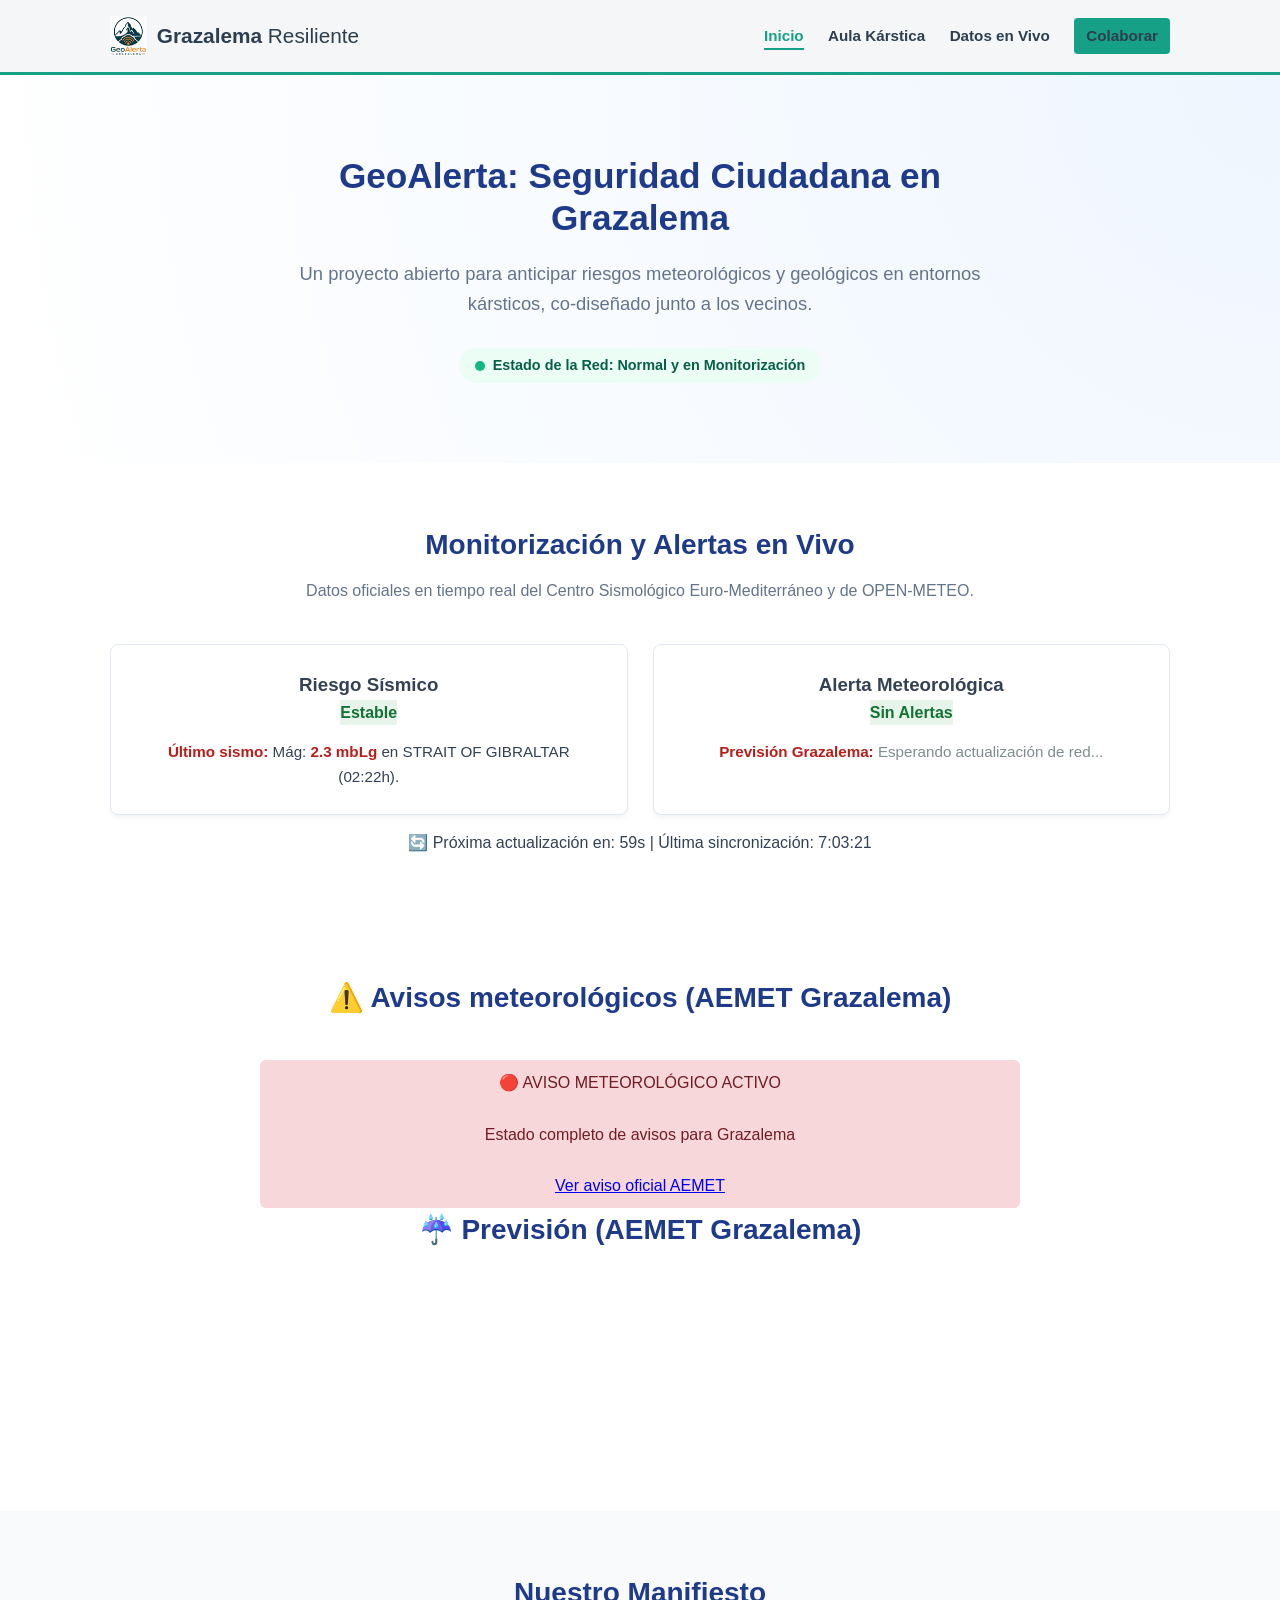
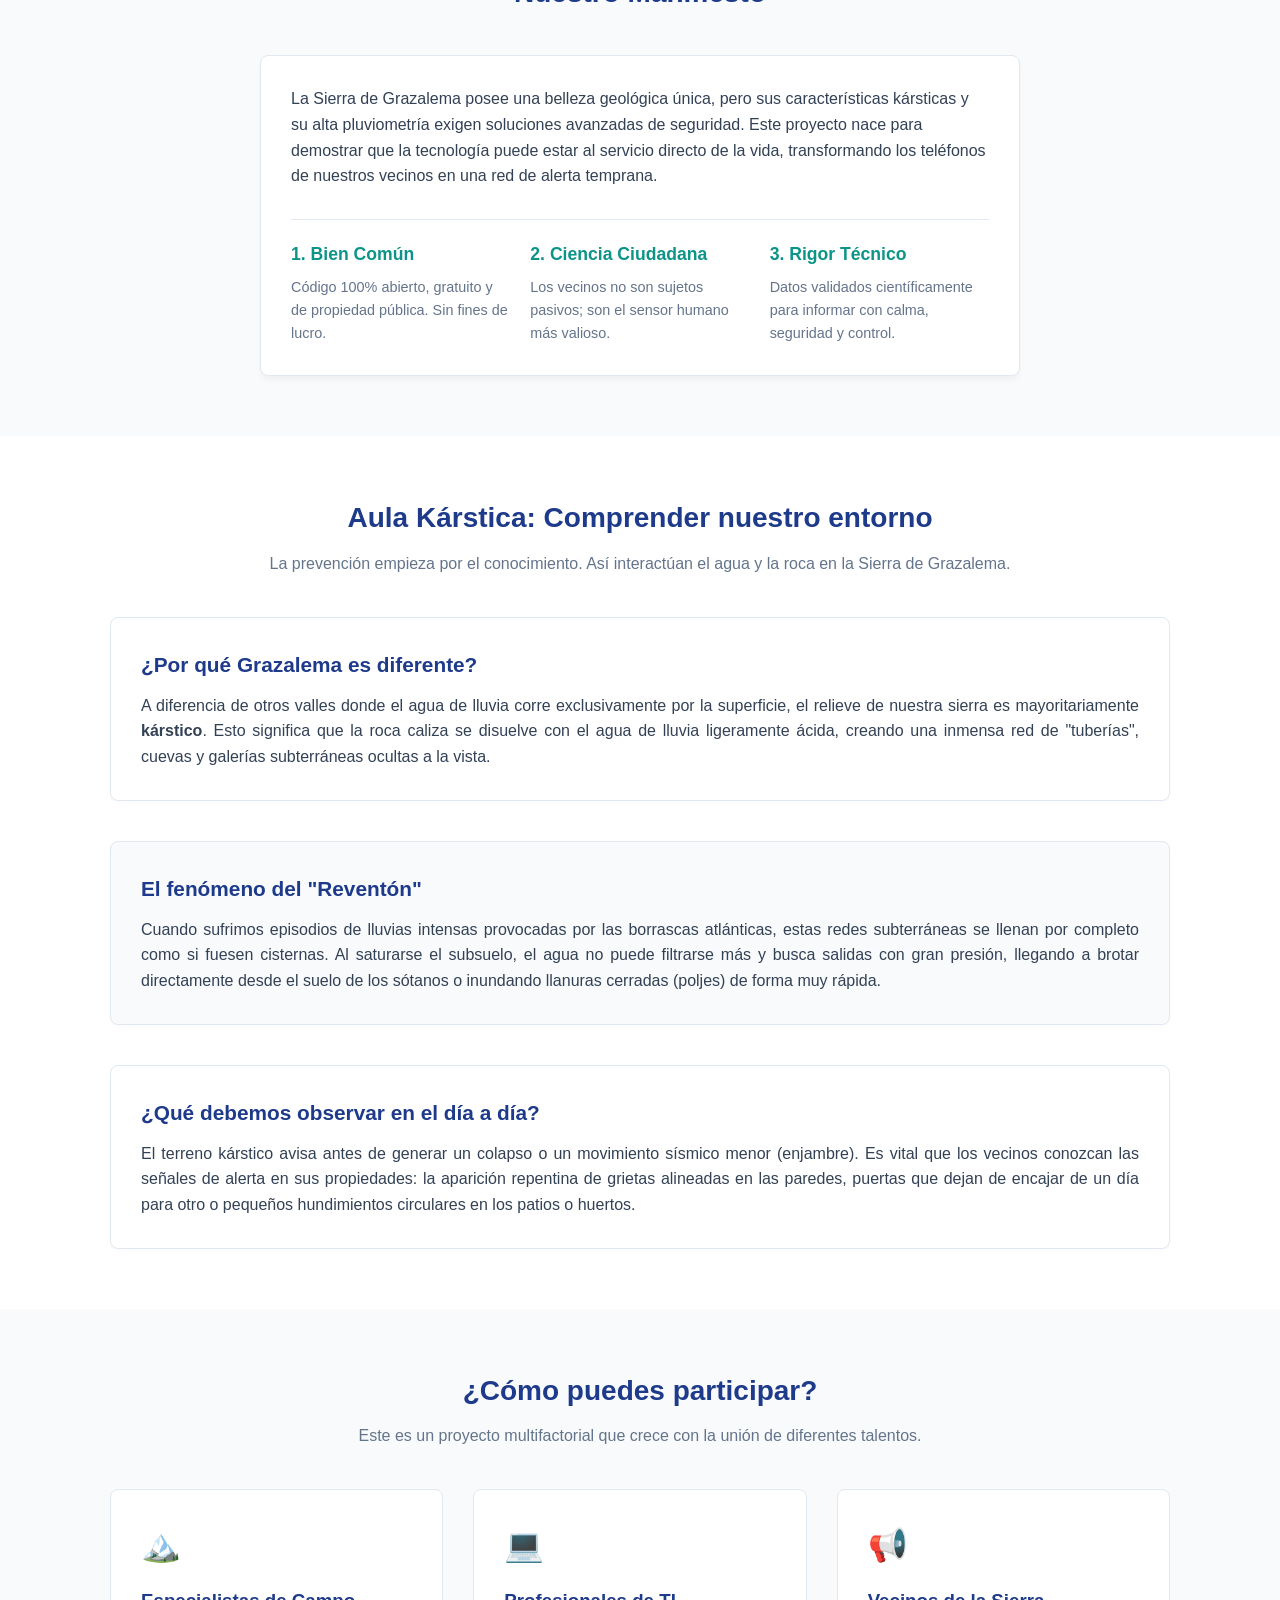
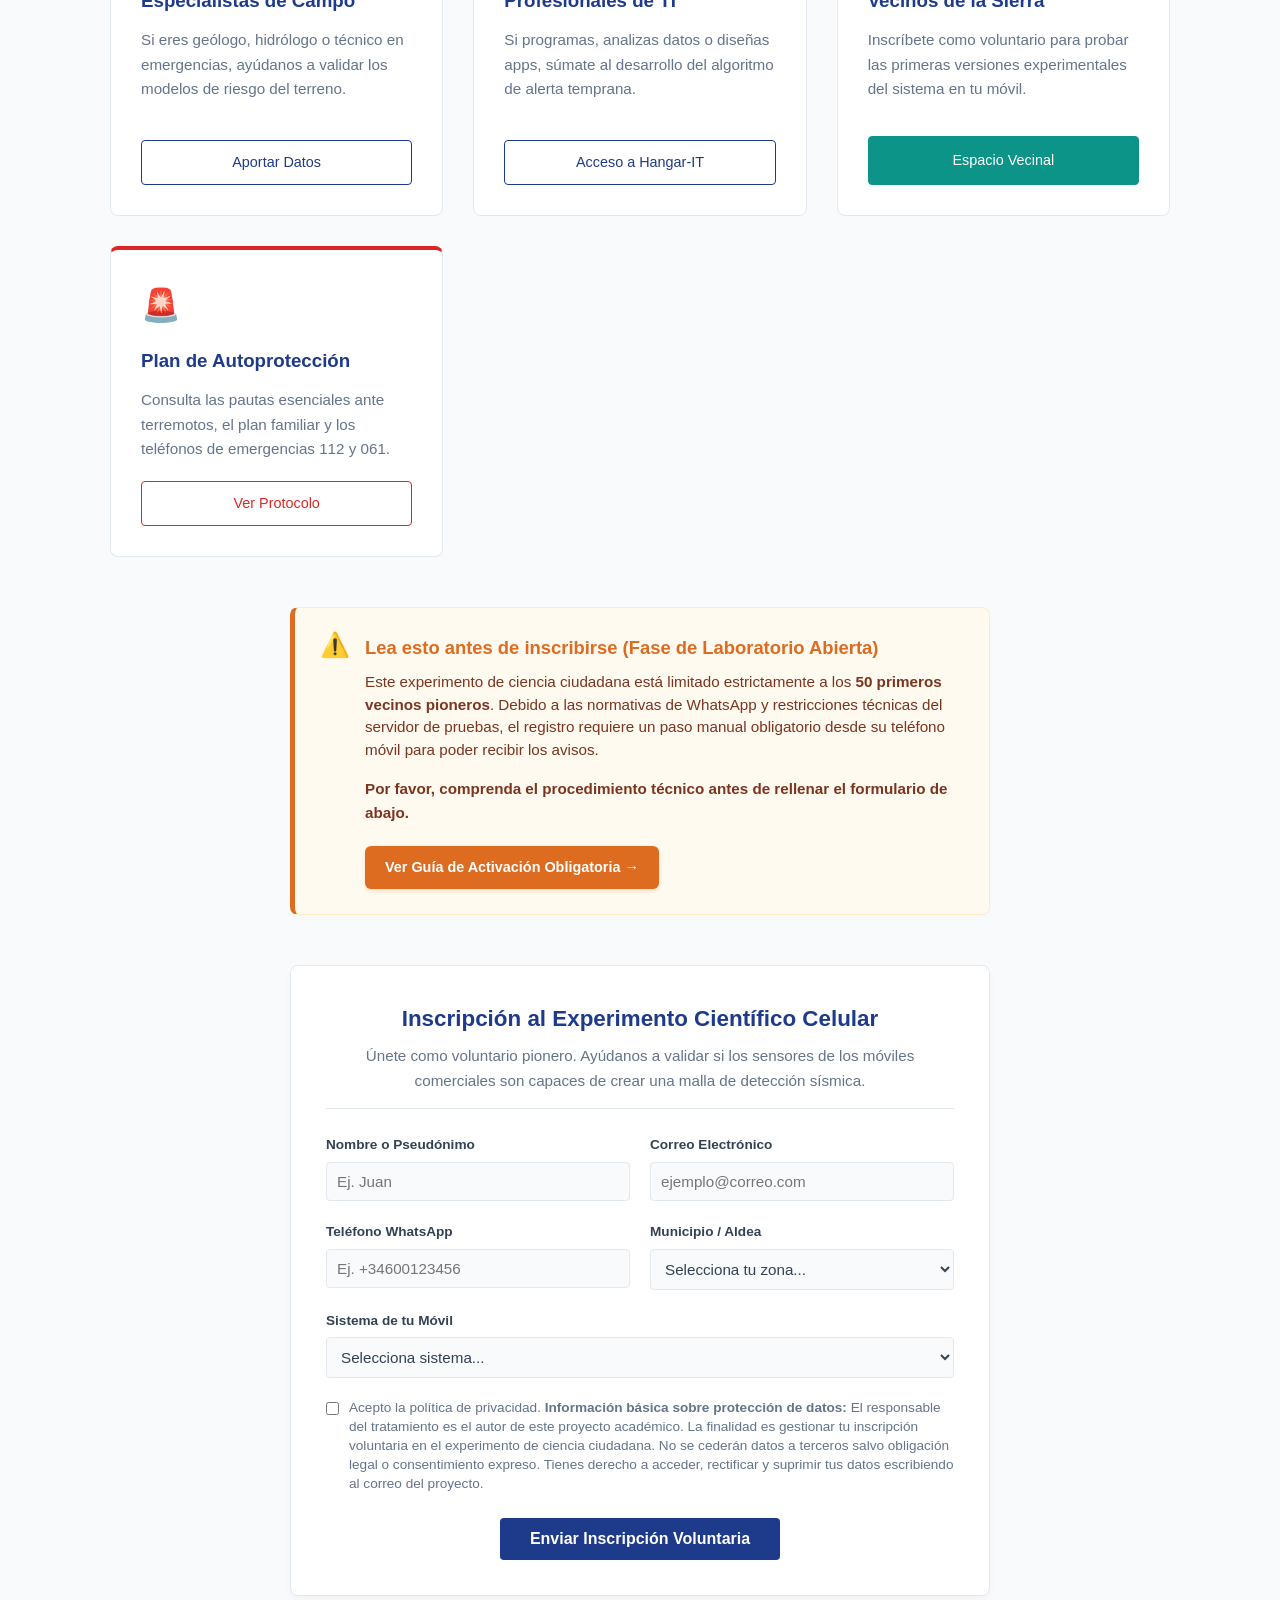
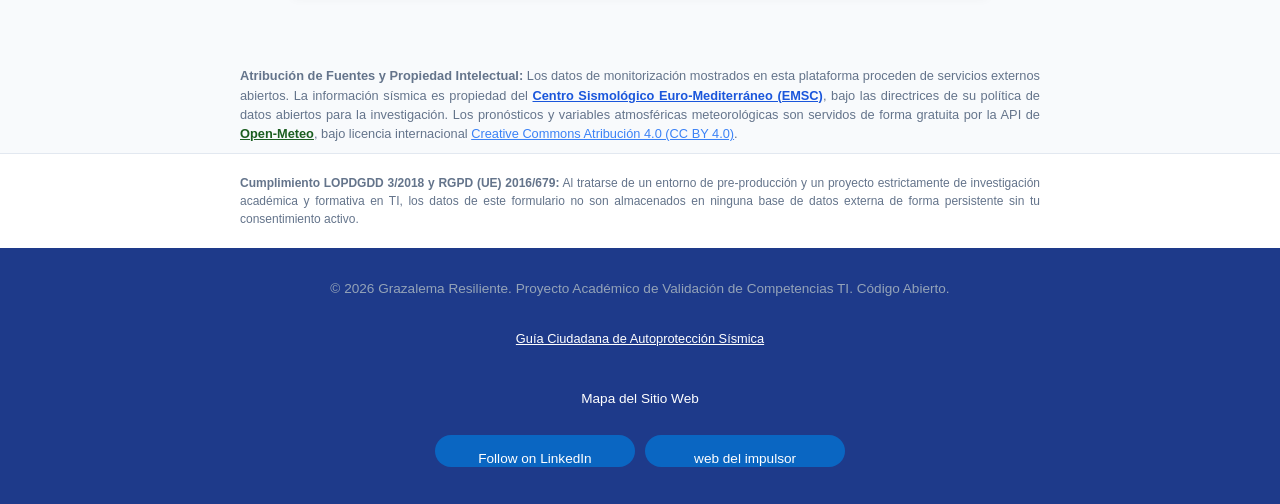
==== commit 7b64d1e3: "Update index.html Fix enlaces de dirección creador" ====
--- a/index.html
+++ b/index.html
@@ -320,7 +320,7 @@
           font-family: "SF Pro Text", Helvetica, sans-serif;
         }
       </style>
-<a class="libutton" href="https://www.linkedin.com/comm/mynetwork/discovery-see-all?usecase=PEOPLE_FOLLOWS&followMember=luis-miguel-galacho" target="_blank">Follow on LinkedIn</a>
+<a class="libutton" href="https://www.linkedin.com/in/luis-miguel-galacho/" target="_blank">Follow on LinkedIn</a> <a class="libutton" href="https://lmgch.github.io/" target="_blank">web del impulsor</a>
 </footer>
 
 
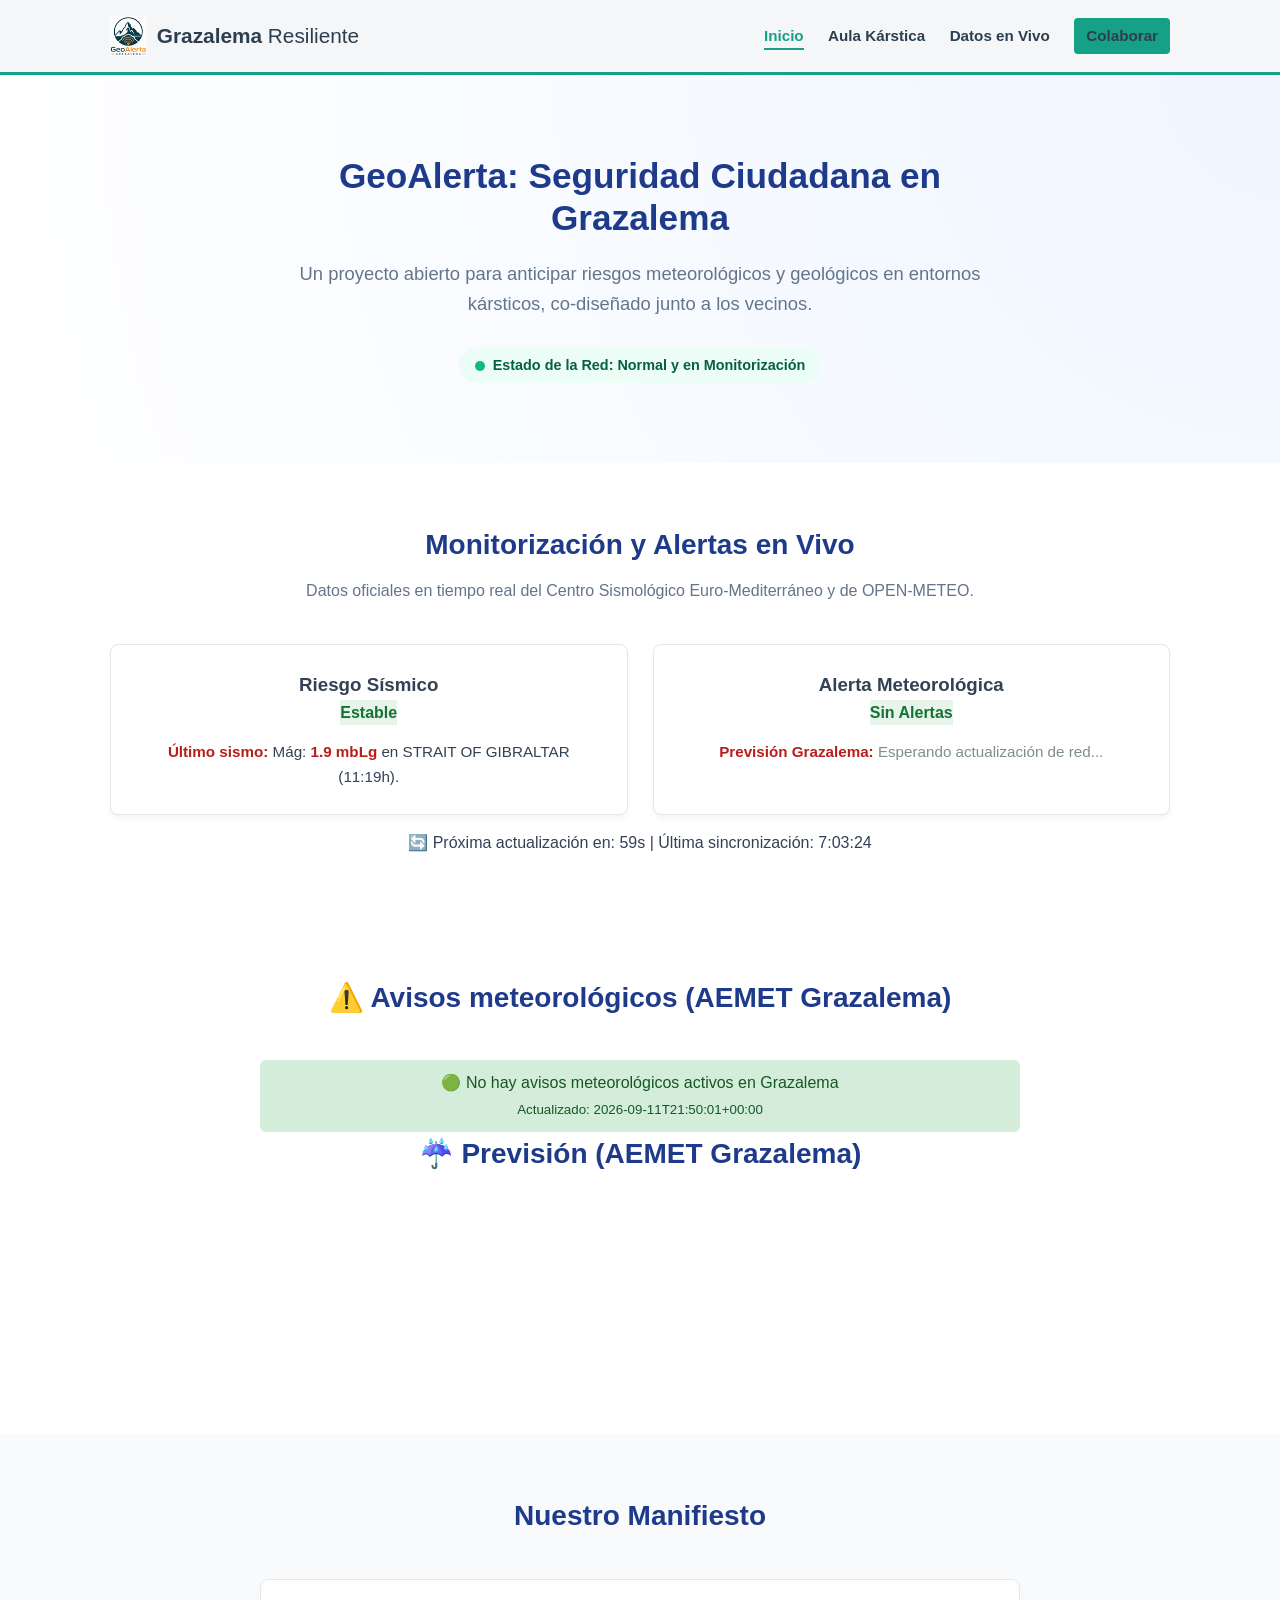
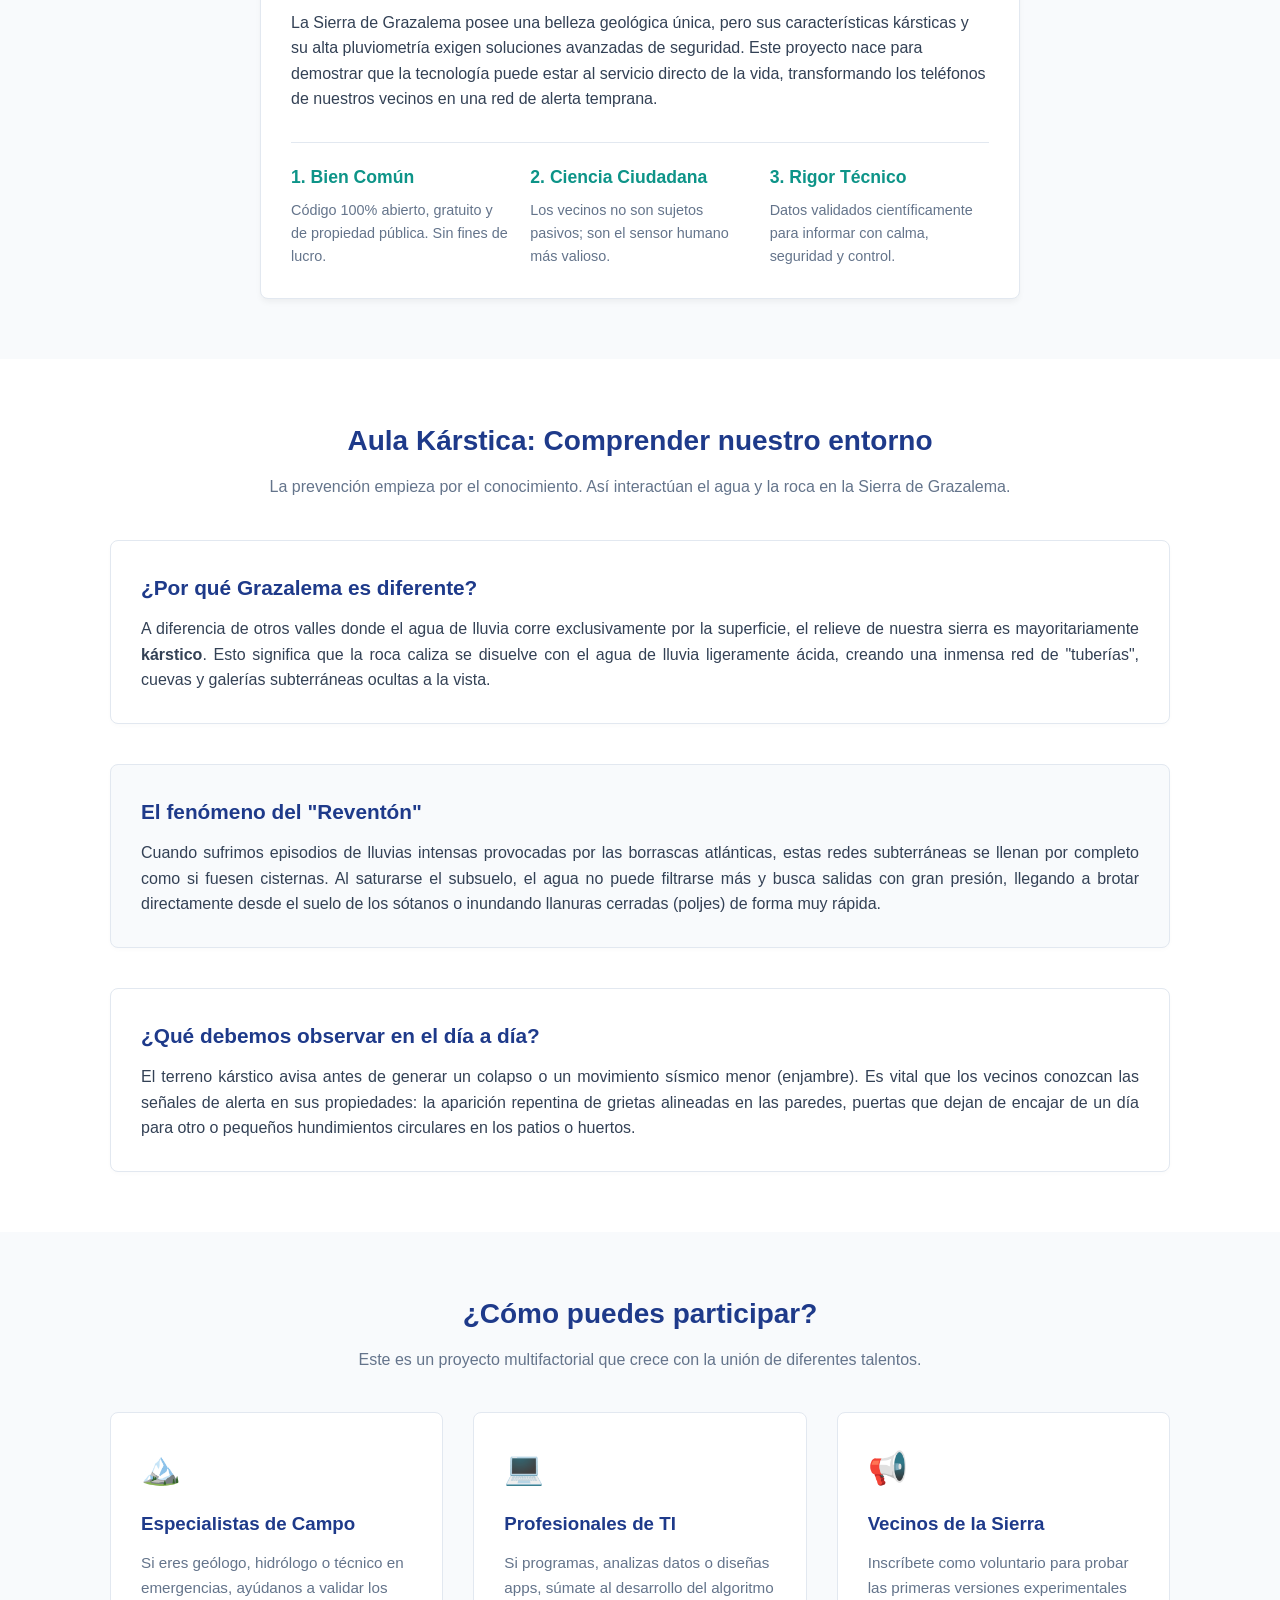
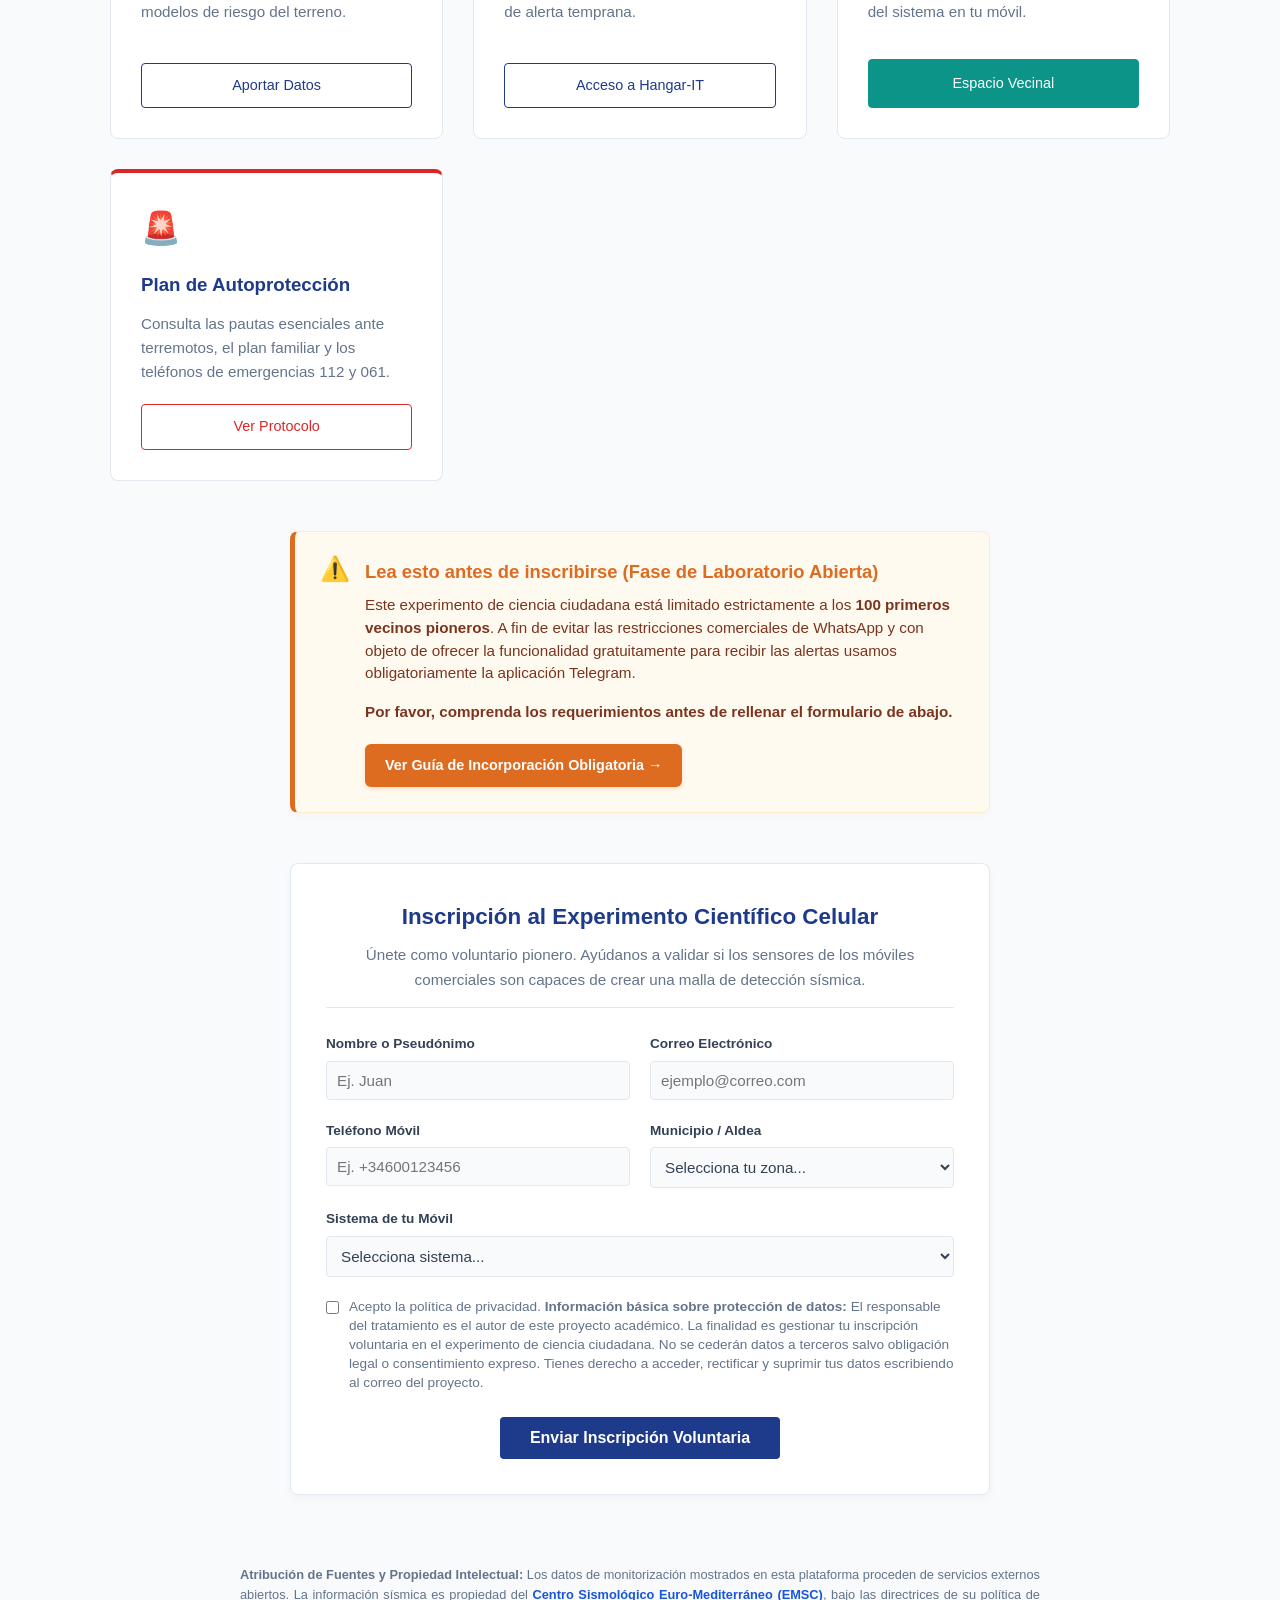
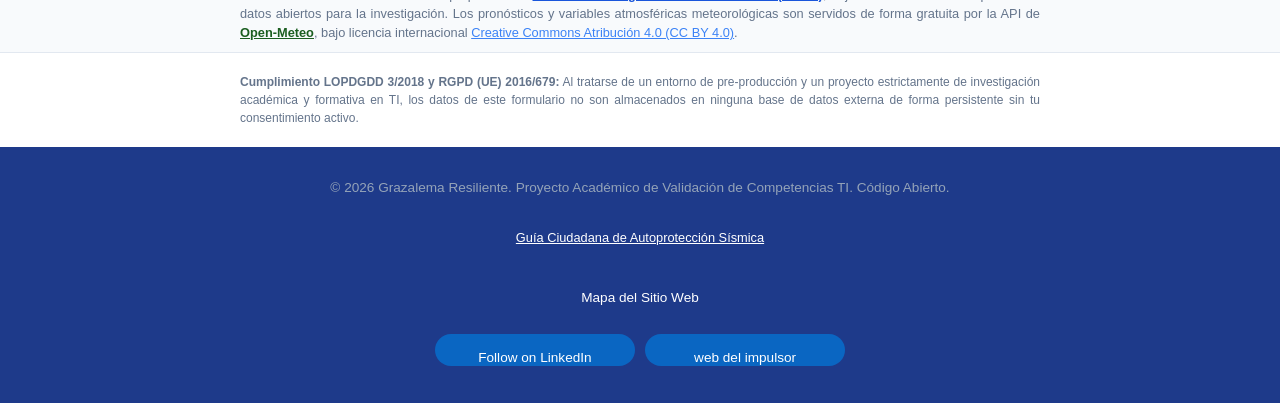
==== commit dd9eb40c: "Update print statement from 'Hello' to 'Goodbye'" ====
--- a/index.html
+++ b/index.html
@@ -185,13 +185,13 @@
         <div>
             <h4 style="margin: 0 0 8px 0; color: #dd6b20; font-size: 1.15rem; font-weight: bold;">Lea esto antes de inscribirse (Fase de Laboratorio Abierta)</h4>
             <p style="margin: 0 0 15px 0; color: #7b341e; font-size: 0.95rem; line-height: 1.5;">
-                Este experimento de ciencia ciudadana está limitado estrictamente a los <strong>50 primeros vecinos pioneros</strong>. Debido a las normativas de WhatsApp y restricciones técnicas del servidor de pruebas, el registro requiere un paso manual obligatorio desde su teléfono móvil para poder recibir los avisos.
+                Este experimento de ciencia ciudadana está limitado estrictamente a los <strong>100 primeros vecinos pioneros</strong>. A fin de evitar las restricciones comerciales de WhatsApp y con objeto de ofrecer la funcionalidad gratuitamente para recibir las alertas usamos obligatoriamente la aplicación Telegram.
             </p>
             <p style="margin: 0 0 20px 0; color: #7b341e; font-size: 0.95rem; font-weight: bold;">
-                Por favor, comprenda el procedimiento técnico antes de rellenar el formulario de abajo.
+                Por favor, comprenda los requerimientos antes de rellenar el formulario de abajo.
             </p>
             <a href="pioneros.html" style="display: inline-block; background-color: #dd6b20; color: white; text-decoration: none; padding: 10px 20px; border-radius: 6px; font-weight: bold; font-size: 0.9rem; transition: background-color 0.2s; box-shadow: 0 2px 4px rgba(221,107,32,0.2);">
-                Ver Guía de Activación Obligatoria →
+                Ver Guía de Incorporación Obligatoria →
             </a>
         </div>
     </div>
@@ -223,7 +223,7 @@
 
 <div class="form-group-row">
     <div class="form-group">
-        <label for="telefono">Teléfono WhatsApp</label>
+        <label for="telefono">Teléfono Móvil</label>
         <!-- Se añade autocomplete="tel" -->
         <input type="tel" id="telefono" name="telefono" placeholder="Ej. +34600123456" autocomplete="tel" required>
     </div>
